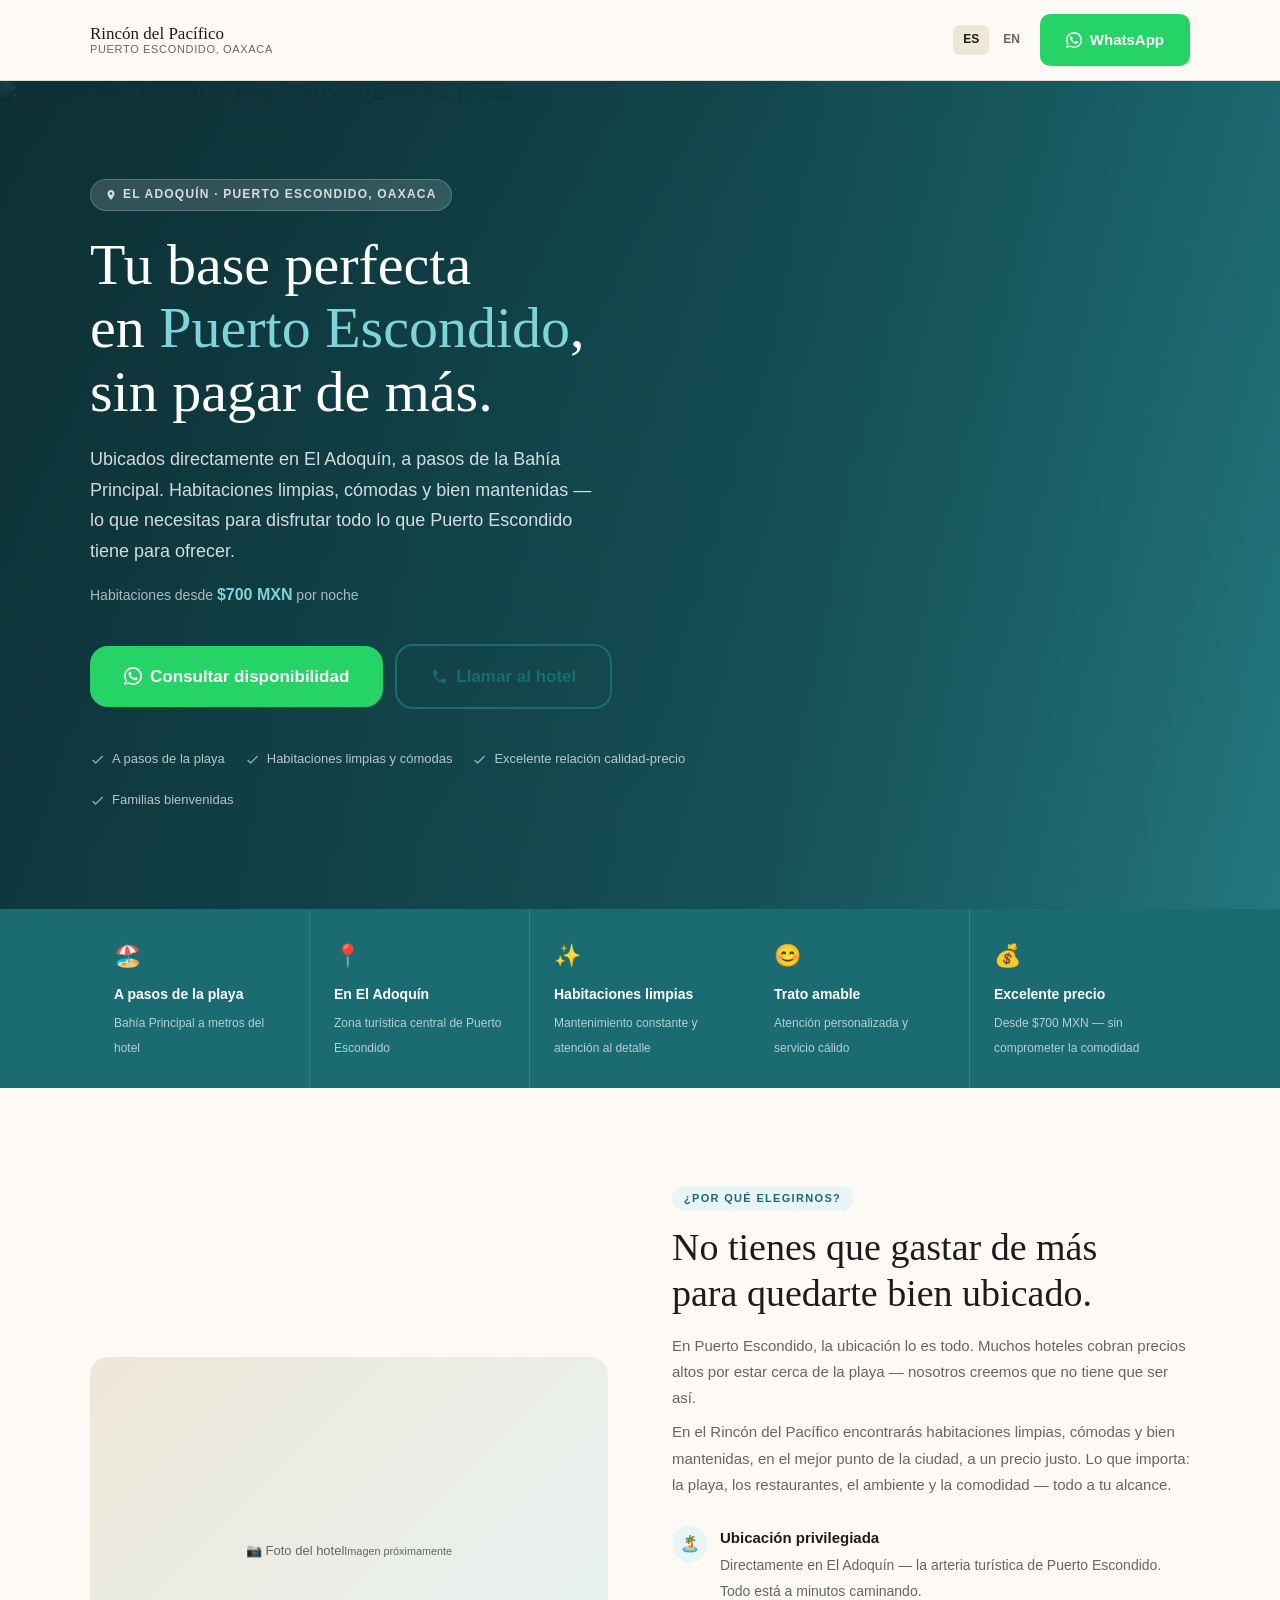
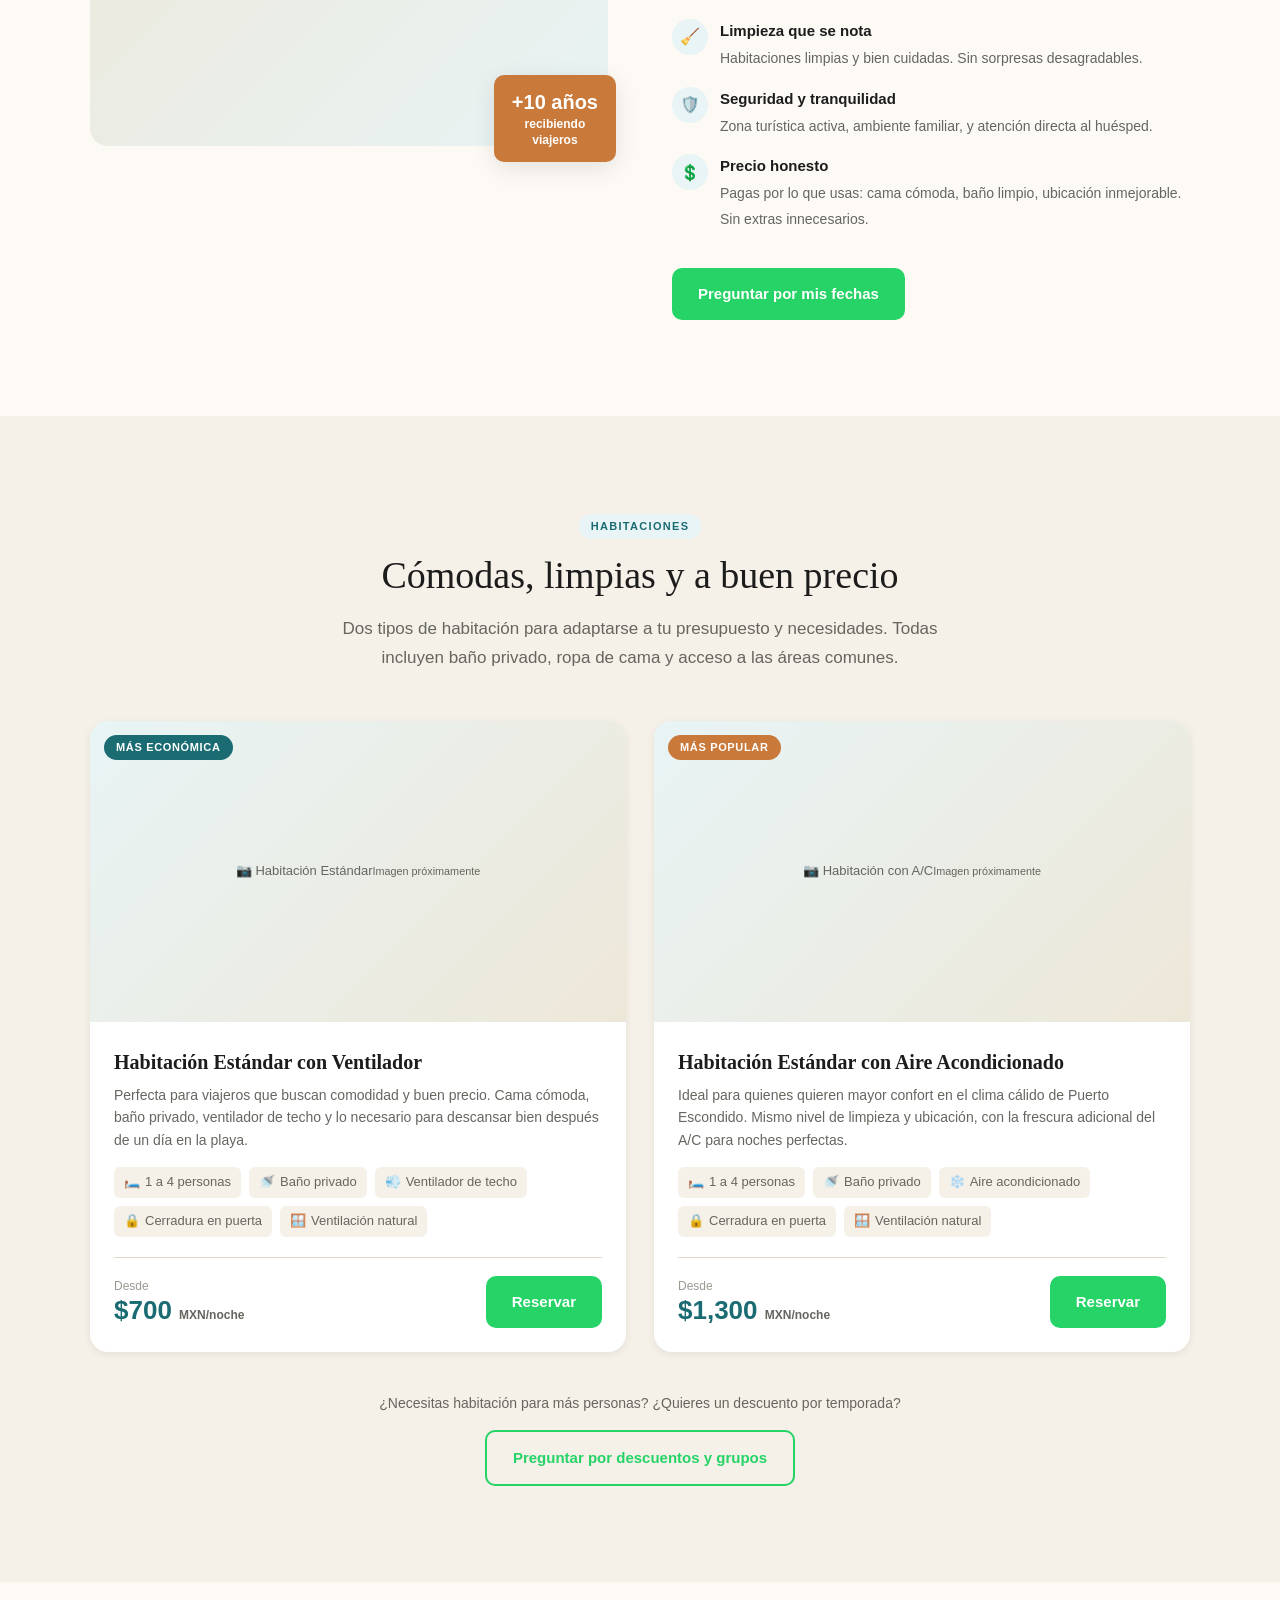
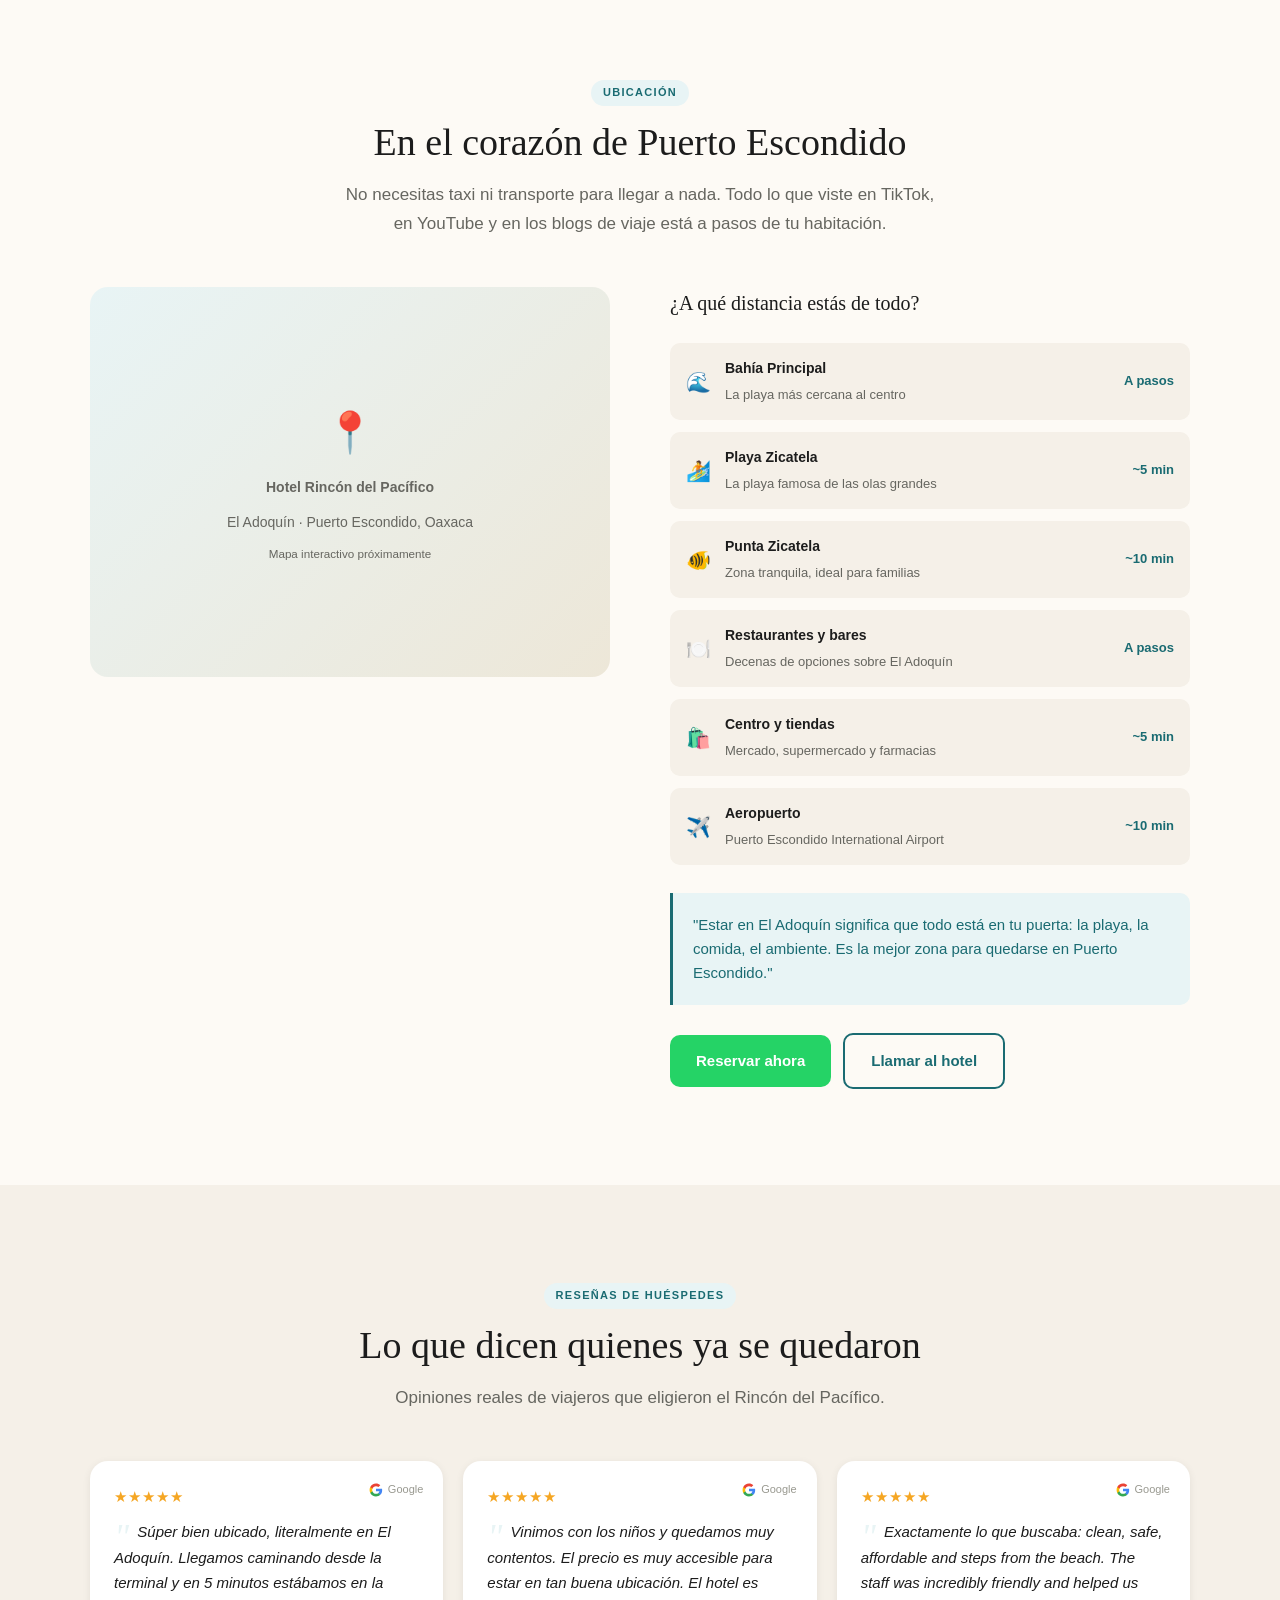
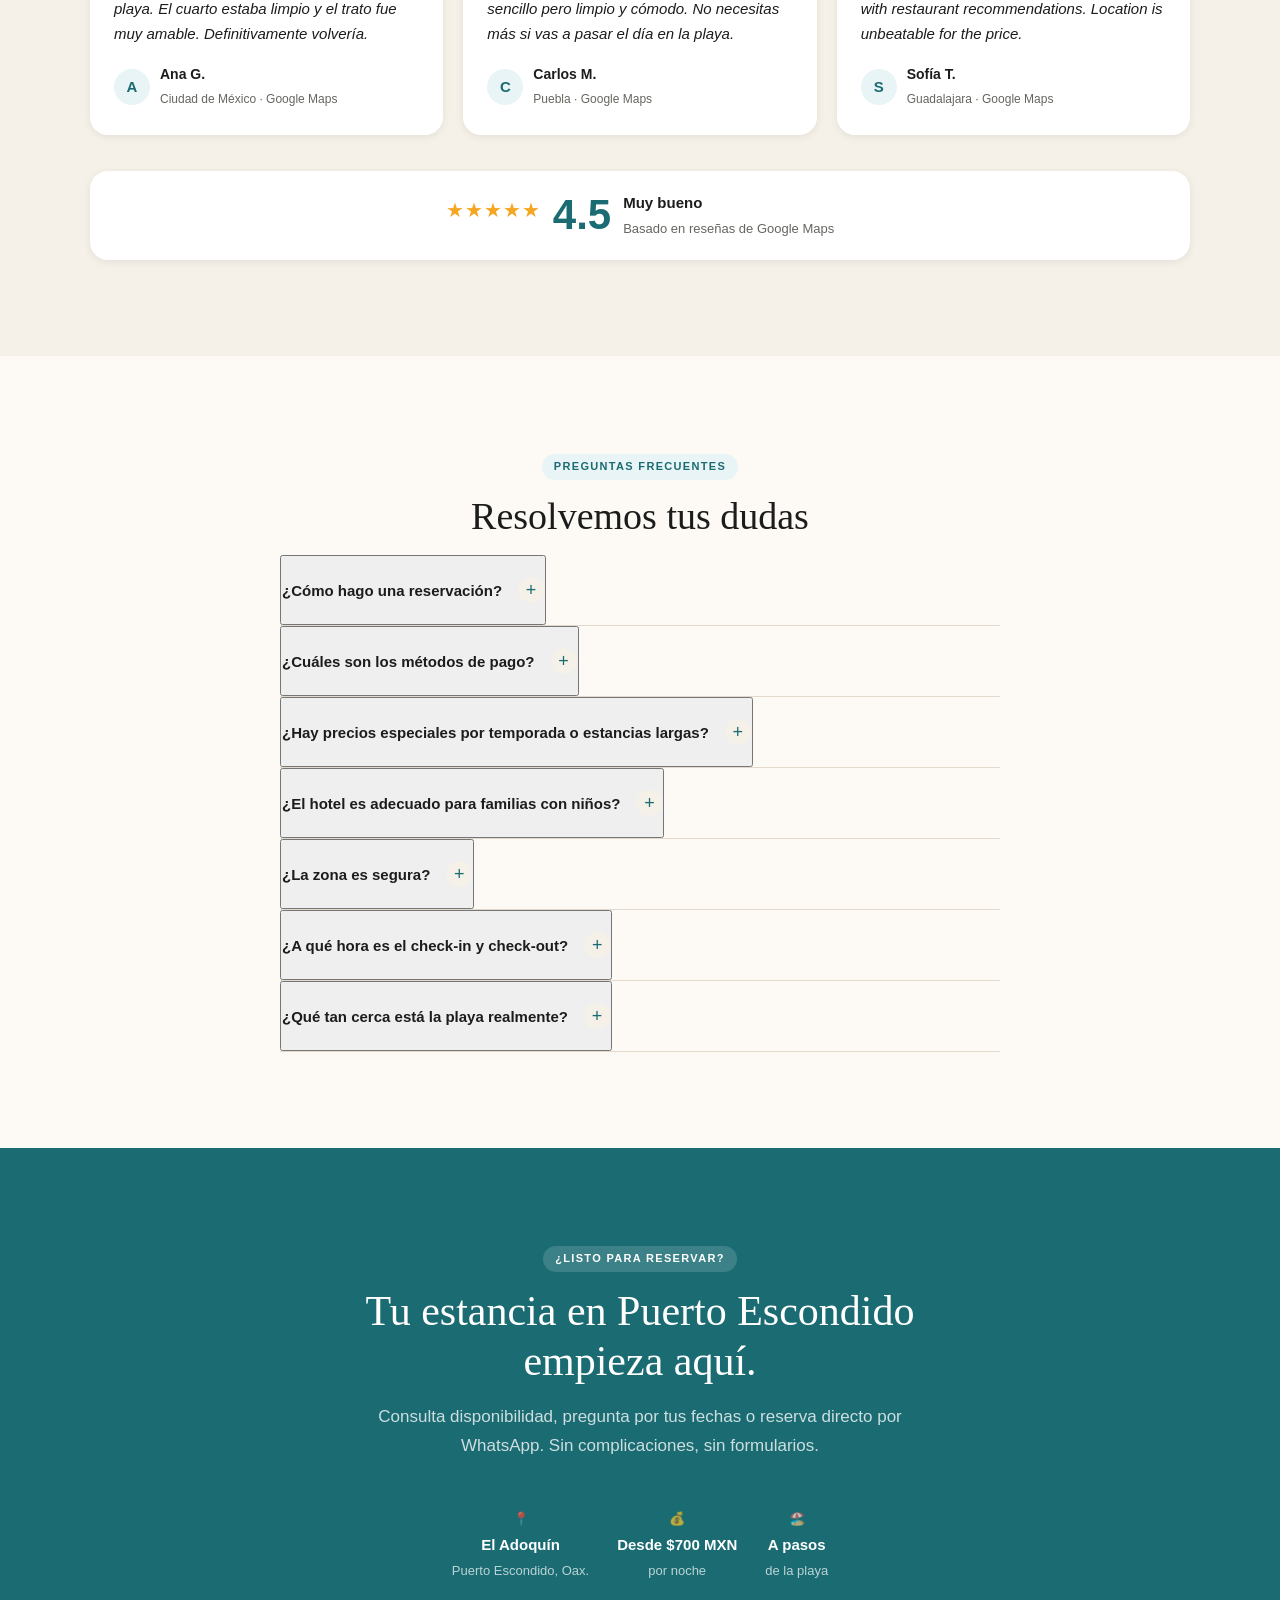
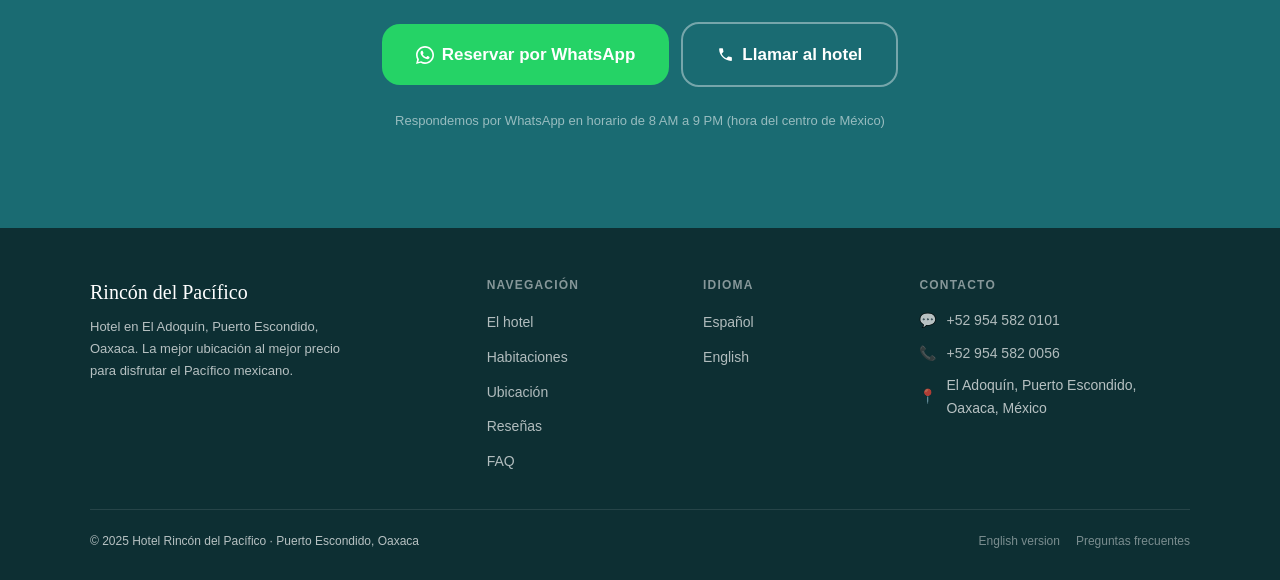
==== index.html @ 61cba20d "first commit" ====
<!DOCTYPE html>
<html lang="es">
<head>
  <meta charset="UTF-8" />
  <meta name="viewport" content="width=device-width, initial-scale=1.0" />

  <!-- SEO -->
  <title>Hotel Rincón del Pacífico — Hotel en Puerto Escondido frente al Adoquín</title>
  <meta name="description"
    content="Hotel en Puerto Escondido ubicado directamente en El Adoquín, a pasos de la Bahía Principal. Habitaciones limpias y cómodas desde $700 MXN. Ideal para disfrutar Puerto Escondido sin gastar de más. Reserva por WhatsApp." />
  <meta name="keywords"
    content="hotel en Puerto Escondido, hotel barato Puerto Escondido, hotel cerca de la playa Puerto Escondido, hotel en el adoquín Puerto Escondido, hostal Puerto Escondido Oaxaca" />
  <meta name="robots" content="index, follow" />
  <link rel="canonical" href="https://rincondelpacifico.mx/index.html" />

  <!-- Open Graph -->
  <meta property="og:type" content="website" />
  <meta property="og:title" content="Hotel Rincón del Pacífico — Puerto Escondido, Oaxaca" />
  <meta property="og:description"
    content="Hotel en el corazón del Adoquín, a pasos de la playa. Limpio, cómodo y con excelente precio. Reserva por WhatsApp." />
  <!-- og:image placeholder — replace with actual hotel photo URL -->
  <meta property="og:image" content="https://rincondelpacifico.mx/img/og-hotel.jpg" />
  <meta property="og:url" content="https://rincondelpacifico.mx/index.html" />
  <meta property="og:locale" content="es_MX" />

  <!-- Local Business structured data -->
  <script type="application/ld+json">
  {
    "@context": "https://schema.org",
    "@type": "LodgingBusiness",
    "name": "Rincón del Pacífico",
    "description": "Hotel en Puerto Escondido ubicado en El Adoquín, a pasos de la Bahía Principal.",
    "address": {
      "@type": "PostalAddress",
      "streetAddress": "El Adoquín",
      "addressLocality": "Puerto Escondido",
      "addressRegion": "Oaxaca",
      "addressCountry": "MX"
    },
    "telephone": "+529545820056",
    "priceRange": "$$",
    "url": "https://rincondelpacifico.mx"
  }
  </script>

  <link rel="stylesheet" href="styles.css" />
</head>

<body>

  <!-- ============================================================
       HEADER
       ============================================================ -->
  <header class="site-header" role="banner">
    <div class="container">
      <div class="header-inner">

        <!-- Logo -->
        <a href="index.html" class="logo" aria-label="Rincón del Pacífico — Inicio">
          <span class="logo-name">Rincón del Pacífico</span>
          <span class="logo-location">Puerto Escondido, Oaxaca</span>
        </a>

        <!-- Actions -->
        <div class="header-actions">

          <!-- Language switcher -->
          <nav class="lang-switcher" aria-label="Cambiar idioma">
            <a href="index.html" class="active" aria-current="page" lang="es">ES</a>
            <a href="index-en.html" lang="en">EN</a>
          </nav>

          <!-- Header CTA (desktop only) -->
          <a href="https://wa.me/529545820101?text=Hola%2C%20me%20gustar%C3%ADa%20consultar%20disponibilidad."
             class="btn btn-wa header-wa"
             target="_blank"
             rel="noopener noreferrer"
             aria-label="Consultar disponibilidad por WhatsApp">
            <!-- WhatsApp icon -->
            <svg width="16" height="16" viewBox="0 0 24 24" fill="currentColor" aria-hidden="true">
              <path d="M17.472 14.382c-.297-.149-1.758-.867-2.03-.967-.273-.099-.471-.148-.67.15-.197.297-.767.966-.94 1.164-.173.199-.347.223-.644.075-.297-.15-1.255-.463-2.39-1.475-.883-.788-1.48-1.761-1.653-2.059-.173-.297-.018-.458.13-.606.134-.133.298-.347.446-.52.149-.174.198-.298.298-.497.099-.198.05-.371-.025-.52-.075-.149-.669-1.612-.916-2.207-.242-.579-.487-.5-.669-.51-.173-.008-.371-.01-.57-.01-.198 0-.52.074-.792.372-.272.297-1.04 1.016-1.04 2.479 0 1.462 1.065 2.875 1.213 3.074.149.198 2.096 3.2 5.077 4.487.709.306 1.262.489 1.694.625.712.227 1.36.195 1.871.118.571-.085 1.758-.719 2.006-1.413.248-.694.248-1.289.173-1.413-.074-.124-.272-.198-.57-.347z"/>
              <path d="M12 0C5.373 0 0 5.373 0 12c0 2.123.554 4.117 1.528 5.847L.057 23.882l6.198-1.625A11.933 11.933 0 0012 24c6.627 0 12-5.373 12-12S18.627 0 12 0zm0 21.818a9.795 9.795 0 01-4.994-1.366l-.358-.212-3.68.965.981-3.581-.234-.37A9.79 9.79 0 012.182 12c0-5.415 4.403-9.818 9.818-9.818 5.415 0 9.818 4.403 9.818 9.818 0 5.415-4.403 9.818-9.818 9.818z"/>
            </svg>
            WhatsApp
          </a>
        </div>

      </div>
    </div>
  </header>

  <main id="main">

    <!-- ============================================================
         HERO
         ============================================================ -->
    <section class="hero" aria-label="Presentación del hotel">
      <div class="hero-bg">
        <!-- IMAGE PLACEHOLDER — replace with high-quality photo of hotel exterior, beach, or Adoquín view
             Recommended: 1600×900px, WebP format, alt="Vista de la playa y el Adoquín desde el Hotel Rincón del Pacífico en Puerto Escondido" -->
        <img src="img/hero.jpg"
             alt="Vista de la Bahía Principal y el Adoquín en Puerto Escondido, Oaxaca"
             loading="eager"
             width="1600"
             height="900" />
      </div>
      <div class="hero-overlay" aria-hidden="true"></div>

      <div class="container">
        <div class="hero-content">

          <p class="hero-tag">
            <svg width="12" height="12" viewBox="0 0 24 24" fill="currentColor" aria-hidden="true"><path d="M12 2C8.13 2 5 5.13 5 9c0 5.25 7 13 7 13s7-7.75 7-13c0-3.87-3.13-7-7-7zm0 9.5c-1.38 0-2.5-1.12-2.5-2.5s1.12-2.5 2.5-2.5 2.5 1.12 2.5 2.5-1.12 2.5-2.5 2.5z"/></svg>
            El Adoquín · Puerto Escondido, Oaxaca
          </p>

          <h1 class="hero-title">
            Tu base perfecta<br />
            en <em>Puerto Escondido</em>,<br />
            sin pagar de más.
          </h1>

          <p class="hero-sub">
            Ubicados directamente en El Adoquín, a pasos de la Bahía Principal.
            Habitaciones limpias, cómodas y bien mantenidas — lo que necesitas
            para disfrutar todo lo que Puerto Escondido tiene para ofrecer.
          </p>

          <p class="hero-price-hint">
            Habitaciones desde <strong>$700 MXN</strong> por noche
          </p>

          <div class="cta-group">
            <a href="https://wa.me/529545820101?text=Hola%2C%20quisiera%20consultar%20disponibilidad%20y%20precios%20para%20el%20Hotel%20Rinc%C3%B3n%20del%20Pac%C3%ADfico."
               class="btn btn-wa btn-lg"
               target="_blank"
               rel="noopener noreferrer"
               aria-label="Consultar disponibilidad por WhatsApp">
              <!-- WhatsApp icon -->
              <svg width="18" height="18" viewBox="0 0 24 24" fill="currentColor" aria-hidden="true">
                <path d="M17.472 14.382c-.297-.149-1.758-.867-2.03-.967-.273-.099-.471-.148-.67.15-.197.297-.767.966-.94 1.164-.173.199-.347.223-.644.075-.297-.15-1.255-.463-2.39-1.475-.883-.788-1.48-1.761-1.653-2.059-.173-.297-.018-.458.13-.606.134-.133.298-.347.446-.52.149-.174.198-.298.298-.497.099-.198.05-.371-.025-.52-.075-.149-.669-1.612-.916-2.207-.242-.579-.487-.5-.669-.51-.173-.008-.371-.01-.57-.01-.198 0-.52.074-.792.372-.272.297-1.04 1.016-1.04 2.479 0 1.462 1.065 2.875 1.213 3.074.149.198 2.096 3.2 5.077 4.487.709.306 1.262.489 1.694.625.712.227 1.36.195 1.871.118.571-.085 1.758-.719 2.006-1.413.248-.694.248-1.289.173-1.413-.074-.124-.272-.198-.57-.347z"/>
                <path d="M12 0C5.373 0 0 5.373 0 12c0 2.123.554 4.117 1.528 5.847L.057 23.882l6.198-1.625A11.933 11.933 0 0012 24c6.627 0 12-5.373 12-12S18.627 0 12 0zm0 21.818a9.795 9.795 0 01-4.994-1.366l-.358-.212-3.68.965.981-3.581-.234-.37A9.79 9.79 0 012.182 12c0-5.415 4.403-9.818 9.818-9.818 5.415 0 9.818 4.403 9.818 9.818 0 5.415-4.403 9.818-9.818 9.818z"/>
              </svg>
              Consultar disponibilidad
            </a>
            <a href="tel:+529545820056"
               class="btn btn-call btn-lg"
               aria-label="Llamar al hotel">
              <svg width="17" height="17" viewBox="0 0 24 24" fill="currentColor" aria-hidden="true">
                <path d="M6.62 10.79c1.44 2.83 3.76 5.14 6.59 6.59l2.2-2.2c.27-.27.67-.36 1.02-.24 1.12.37 2.33.57 3.57.57.55 0 1 .45 1 1V20c0 .55-.45 1-1 1-9.39 0-17-7.61-17-17 0-.55.45-1 1-1h3.5c.55 0 1 .45 1 1 0 1.25.2 2.45.57 3.57.11.35.03.74-.25 1.02l-2.2 2.2z"/>
              </svg>
              Llamar al hotel
            </a>
          </div>

          <div class="hero-trust" aria-label="Puntos clave del hotel">
            <div class="hero-trust-item">
              <svg width="15" height="15" viewBox="0 0 24 24" fill="currentColor" aria-hidden="true"><path d="M9 16.17L4.83 12l-1.42 1.41L9 19 21 7l-1.41-1.41z"/></svg>
              A pasos de la playa
            </div>
            <div class="hero-trust-item">
              <svg width="15" height="15" viewBox="0 0 24 24" fill="currentColor" aria-hidden="true"><path d="M9 16.17L4.83 12l-1.42 1.41L9 19 21 7l-1.41-1.41z"/></svg>
              Habitaciones limpias y cómodas
            </div>
            <div class="hero-trust-item">
              <svg width="15" height="15" viewBox="0 0 24 24" fill="currentColor" aria-hidden="true"><path d="M9 16.17L4.83 12l-1.42 1.41L9 19 21 7l-1.41-1.41z"/></svg>
              Excelente relación calidad-precio
            </div>
            <div class="hero-trust-item">
              <svg width="15" height="15" viewBox="0 0 24 24" fill="currentColor" aria-hidden="true"><path d="M9 16.17L4.83 12l-1.42 1.41L9 19 21 7l-1.41-1.41z"/></svg>
              Familias bienvenidas
            </div>
          </div>

        </div>
      </div>
    </section>

    <!-- ============================================================
         BENEFITS STRIP
         ============================================================ -->
    <section class="benefits-strip" aria-label="Beneficios principales">
      <div class="container">
        <ul class="benefits-grid" role="list">
          <li class="benefit-item">
            <span class="benefit-icon" aria-hidden="true">🏖️</span>
            <div class="benefit-text">
              <strong>A pasos de la playa</strong>
              <span>Bahía Principal a metros del hotel</span>
            </div>
          </li>
          <li class="benefit-item">
            <span class="benefit-icon" aria-hidden="true">📍</span>
            <div class="benefit-text">
              <strong>En El Adoquín</strong>
              <span>Zona turística central de Puerto Escondido</span>
            </div>
          </li>
          <li class="benefit-item">
            <span class="benefit-icon" aria-hidden="true">✨</span>
            <div class="benefit-text">
              <strong>Habitaciones limpias</strong>
              <span>Mantenimiento constante y atención al detalle</span>
            </div>
          </li>
          <li class="benefit-item">
            <span class="benefit-icon" aria-hidden="true">😊</span>
            <div class="benefit-text">
              <strong>Trato amable</strong>
              <span>Atención personalizada y servicio cálido</span>
            </div>
          </li>
          <li class="benefit-item">
            <span class="benefit-icon" aria-hidden="true">💰</span>
            <div class="benefit-text">
              <strong>Excelente precio</strong>
              <span>Desde $700 MXN — sin comprometer la comodidad</span>
            </div>
          </li>
        </ul>
      </div>
    </section>

    <!-- ============================================================
         WHY STAY HERE
         ============================================================ -->
    <section id="nosotros" class="why-section section-py" aria-labelledby="why-title">
      <div class="container">
        <div class="why-grid">

          <!-- Visual -->
          <div class="why-visual reveal">
            <div class="why-img-wrap">
              <!-- IMAGE PLACEHOLDER — replace with hotel exterior or courtyard photo
                   Recommended: 800×600px, alt="Fachada del Hotel Rincón del Pacífico en Puerto Escondido" -->
              <div class="why-img-placeholder" role="img" aria-label="Foto del hotel — próximamente">
                📷 Foto del hotel<br /><small>Imagen próximamente</small>
              </div>
            </div>
            <div class="why-badge" aria-label="Más de 10 años recibiendo huéspedes">
              <strong>+10 años</strong>
              recibiendo<br />viajeros
            </div>
          </div>

          <!-- Content -->
          <div class="why-content reveal reveal-delay-2">
            <p class="tag">¿Por qué elegirnos?</p>
            <h2 id="why-title" class="section-title">
              No tienes que gastar de más<br />para quedarte bien ubicado.
            </h2>
            <p style="font-size:15px; color:var(--text-muted); line-height:1.75; margin-bottom:8px;">
              En Puerto Escondido, la ubicación lo es todo. Muchos hoteles cobran precios altos
              por estar cerca de la playa — nosotros creemos que no tiene que ser así.
            </p>
            <p style="font-size:15px; color:var(--text-muted); line-height:1.75;">
              En el Rincón del Pacífico encontrarás habitaciones limpias, cómodas y bien mantenidas,
              en el mejor punto de la ciudad, a un precio justo. Lo que importa: la playa, los restaurantes,
              el ambiente y la comodidad — todo a tu alcance.
            </p>

            <ul class="why-points" role="list">
              <li class="why-point">
                <div class="why-point-icon" aria-hidden="true">🏝️</div>
                <div class="why-point-text">
                  <strong>Ubicación privilegiada</strong>
                  <span>Directamente en El Adoquín — la arteria turística de Puerto Escondido. Todo está a minutos caminando.</span>
                </div>
              </li>
              <li class="why-point">
                <div class="why-point-icon" aria-hidden="true">🧹</div>
                <div class="why-point-text">
                  <strong>Limpieza que se nota</strong>
                  <span>Habitaciones limpias y bien cuidadas. Sin sorpresas desagradables.</span>
                </div>
              </li>
              <li class="why-point">
                <div class="why-point-icon" aria-hidden="true">🛡️</div>
                <div class="why-point-text">
                  <strong>Seguridad y tranquilidad</strong>
                  <span>Zona turística activa, ambiente familiar, y atención directa al huésped.</span>
                </div>
              </li>
              <li class="why-point">
                <div class="why-point-icon" aria-hidden="true">💲</div>
                <div class="why-point-text">
                  <strong>Precio honesto</strong>
                  <span>Pagas por lo que usas: cama cómoda, baño limpio, ubicación inmejorable. Sin extras innecesarios.</span>
                </div>
              </li>
            </ul>

            <div class="cta-group">
              <a href="https://wa.me/529545820101?text=Hola%2C%20quisiera%20conocer%20m%C3%A1s%20sobre%20el%20hotel%20y%20sus%20tarifas."
                 class="btn btn-wa"
                 target="_blank"
                 rel="noopener noreferrer">
                Preguntar por mis fechas
              </a>
            </div>
          </div>

        </div>
      </div>
    </section>

    <!-- ============================================================
         ROOMS
         ============================================================ -->
    <section id="habitaciones" class="rooms-section section-py" aria-labelledby="rooms-title">
      <div class="container">
        <div class="text-center">
          <p class="tag">Habitaciones</p>
          <h2 id="rooms-title" class="section-title">
            Cómodas, limpias y a buen precio
          </h2>
          <p class="section-sub">
            Dos tipos de habitación para adaptarse a tu presupuesto y necesidades.
            Todas incluyen baño privado, ropa de cama y acceso a las áreas comunes.
          </p>
        </div>

        <div class="rooms-grid">

          <!-- Room 1: Fan -->
          <article class="room-card reveal" aria-label="Habitación Estándar con Ventilador">
            <div class="room-img">
              <!-- IMAGE PLACEHOLDER — replace with fan room photo
                   Recommended: 800×450px, alt="Habitación estándar con ventilador en Hotel Rincón del Pacífico" -->
              <div class="room-img-placeholder" role="img" aria-label="Foto de habitación estándar con ventilador — próximamente">
                📷 Habitación Estándar<br /><small>Imagen próximamente</small>
              </div>
              <span class="room-badge">Más económica</span>
            </div>
            <div class="room-body">
              <h3 class="room-title">Habitación Estándar con Ventilador</h3>
              <p class="room-desc">
                Perfecta para viajeros que buscan comodidad y buen precio. Cama cómoda,
                baño privado, ventilador de techo y lo necesario para descansar bien
                después de un día en la playa.
              </p>
              <ul class="room-features" role="list" aria-label="Características de la habitación">
                <li class="room-feature"><span aria-hidden="true">🛏️</span> 1 a 4 personas</li>
                <li class="room-feature"><span aria-hidden="true">🚿</span> Baño privado</li>
                <li class="room-feature"><span aria-hidden="true">💨</span> Ventilador de techo</li>
                <li class="room-feature"><span aria-hidden="true">🔒</span> Cerradura en puerta</li>
                <li class="room-feature"><span aria-hidden="true">🪟</span> Ventilación natural</li>
              </ul>
              <div class="room-footer">
                <div class="room-price">
                  <span class="room-price-from">Desde</span>
                  <span class="room-price-amount">$700 <span class="room-price-night">MXN/noche</span></span>
                </div>
                <a href="https://wa.me/529545820101?text=Hola%2C%20me%20interesa%20una%20habitaci%C3%B3n%20est%C3%A1ndar%20con%20ventilador.%20%C2%BFTienen%20disponibilidad%3F"
                   class="btn btn-wa"
                   target="_blank"
                   rel="noopener noreferrer"
                   aria-label="Reservar habitación con ventilador por WhatsApp">
                  Reservar
                </a>
              </div>
            </div>
          </article>

          <!-- Room 2: AC -->
          <article class="room-card reveal reveal-delay-2" aria-label="Habitación Estándar con Aire Acondicionado">
            <div class="room-img">
              <!-- IMAGE PLACEHOLDER — replace with AC room photo
                   Recommended: 800×450px, alt="Habitación estándar con aire acondicionado en Hotel Rincón del Pacífico" -->
              <div class="room-img-placeholder" role="img" aria-label="Foto de habitación estándar con aire acondicionado — próximamente">
                📷 Habitación con A/C<br /><small>Imagen próximamente</small>
              </div>
              <span class="room-badge" style="background: var(--accent);">Más popular</span>
            </div>
            <div class="room-body">
              <h3 class="room-title">Habitación Estándar con Aire Acondicionado</h3>
              <p class="room-desc">
                Ideal para quienes quieren mayor confort en el clima cálido de Puerto Escondido.
                Mismo nivel de limpieza y ubicación, con la frescura adicional del A/C
                para noches perfectas.
              </p>
              <ul class="room-features" role="list" aria-label="Características de la habitación">
                <li class="room-feature"><span aria-hidden="true">🛏️</span> 1 a 4 personas</li>
                <li class="room-feature"><span aria-hidden="true">🚿</span> Baño privado</li>
                <li class="room-feature"><span aria-hidden="true">❄️</span> Aire acondicionado</li>
                <li class="room-feature"><span aria-hidden="true">🔒</span> Cerradura en puerta</li>
                <li class="room-feature"><span aria-hidden="true">🪟</span> Ventilación natural</li>
              </ul>
              <div class="room-footer">
                <div class="room-price">
                  <span class="room-price-from">Desde</span>
                  <span class="room-price-amount">$1,300 <span class="room-price-night">MXN/noche</span></span>
                </div>
                <a href="https://wa.me/529545820101?text=Hola%2C%20me%20interesa%20una%20habitaci%C3%B3n%20con%20aire%20acondicionado.%20%C2%BFTienen%20disponibilidad%3F"
                   class="btn btn-wa"
                   target="_blank"
                   rel="noopener noreferrer"
                   aria-label="Reservar habitación con A/C por WhatsApp">
                  Reservar
                </a>
              </div>
            </div>
          </article>

        </div>

        <!-- Post-rooms CTA -->
        <div class="text-center" style="margin-top:40px;">
          <p style="font-size:14px; color:var(--text-muted); margin-bottom:16px;">
            ¿Necesitas habitación para más personas? ¿Quieres un descuento por temporada?
          </p>
          <a href="https://wa.me/529545820101?text=Hola%2C%20me%20gustar%C3%ADa%20preguntar%20por%20tarifas%20y%20disponibilidad."
             class="btn btn-wa-outline"
             target="_blank"
             rel="noopener noreferrer">
            Preguntar por descuentos y grupos
          </a>
        </div>

      </div>
    </section>

    <!-- ============================================================
         LOCATION
         ============================================================ -->
    <section id="ubicacion" class="location-section section-py" aria-labelledby="location-title">
      <div class="container">
        <div class="text-center">
          <p class="tag">Ubicación</p>
          <h2 id="location-title" class="section-title">
            En el corazón de Puerto Escondido
          </h2>
          <p class="section-sub">
            No necesitas taxi ni transporte para llegar a nada.
            Todo lo que viste en TikTok, en YouTube y en los blogs de viaje
            está a pasos de tu habitación.
          </p>
        </div>

        <div class="location-grid">

          <!-- Map -->
          <div class="reveal">
            <div class="location-map">
              <!-- MAP PLACEHOLDER — replace this div with a Google Maps iframe embed
                   Example:
                   <iframe
                     src="https://www.google.com/maps/embed?pb=..."
                     width="100%" height="100%" style="border:0;" allowfullscreen=""
                     loading="lazy" referrerpolicy="no-referrer-when-downgrade"
                     title="Ubicación del Hotel Rincón del Pacífico en Puerto Escondido">
                   </iframe>
              -->
              <div class="location-map-placeholder" role="img" aria-label="Mapa de ubicación — El Adoquín, Puerto Escondido">
                <span class="map-pin" aria-hidden="true">📍</span>
                <strong>Hotel Rincón del Pacífico</strong>
                El Adoquín · Puerto Escondido, Oaxaca<br />
                <small>Mapa interactivo próximamente</small>
              </div>
            </div>
          </div>

          <!-- Distances -->
          <div class="reveal reveal-delay-2">
            <h3 style="font-family:var(--font-body); font-size:20px; font-weight:normal; margin-bottom:20px;">
              ¿A qué distancia estás de todo?
            </h3>

            <ul class="location-distances" role="list" aria-label="Distancias desde el hotel">
              <li class="distance-item">
                <span class="distance-icon" aria-hidden="true">🌊</span>
                <div class="distance-text">
                  <strong>Bahía Principal</strong>
                  <span>La playa más cercana al centro</span>
                </div>
                <span class="distance-time">A pasos</span>
              </li>
              <li class="distance-item">
                <span class="distance-icon" aria-hidden="true">🏄</span>
                <div class="distance-text">
                  <strong>Playa Zicatela</strong>
                  <span>La playa famosa de las olas grandes</span>
                </div>
                <span class="distance-time">~5 min</span>
              </li>
              <li class="distance-item">
                <span class="distance-icon" aria-hidden="true">🐠</span>
                <div class="distance-text">
                  <strong>Punta Zicatela</strong>
                  <span>Zona tranquila, ideal para familias</span>
                </div>
                <span class="distance-time">~10 min</span>
              </li>
              <li class="distance-item">
                <span class="distance-icon" aria-hidden="true">🍽️</span>
                <div class="distance-text">
                  <strong>Restaurantes y bares</strong>
                  <span>Decenas de opciones sobre El Adoquín</span>
                </div>
                <span class="distance-time">A pasos</span>
              </li>
              <li class="distance-item">
                <span class="distance-icon" aria-hidden="true">🛍️</span>
                <div class="distance-text">
                  <strong>Centro y tiendas</strong>
                  <span>Mercado, supermercado y farmacias</span>
                </div>
                <span class="distance-time">~5 min</span>
              </li>
              <li class="distance-item">
                <span class="distance-icon" aria-hidden="true">✈️</span>
                <div class="distance-text">
                  <strong>Aeropuerto</strong>
                  <span>Puerto Escondido International Airport</span>
                </div>
                <span class="distance-time">~10 min</span>
              </li>
            </ul>

            <blockquote class="location-highlight">
              "Estar en El Adoquín significa que todo está en tu puerta: la playa, la comida,
              el ambiente. Es la mejor zona para quedarse en Puerto Escondido."
            </blockquote>

            <div class="cta-group" style="margin-top:28px;">
              <a href="https://wa.me/529545820101?text=Hola%2C%20me%20gustar%C3%ADa%20reservar%20en%20el%20Hotel%20Rinc%C3%B3n%20del%20Pac%C3%ADfico."
                 class="btn btn-wa"
                 target="_blank"
                 rel="noopener noreferrer">
                Reservar ahora
              </a>
              <a href="tel:+529545820056" class="btn btn-call">
                Llamar al hotel
              </a>
            </div>

          </div>

        </div>
      </div>
    </section>

    <!-- ============================================================
         SOCIAL PROOF / REVIEWS
         ============================================================ -->
    <section id="resenas" class="reviews-section section-py" aria-labelledby="reviews-title">
      <div class="container">
        <div class="text-center">
          <p class="tag">Reseñas de huéspedes</p>
          <h2 id="reviews-title" class="section-title">
            Lo que dicen quienes ya se quedaron
          </h2>
          <p class="section-sub">
            Opiniones reales de viajeros que eligieron el Rincón del Pacífico.
          </p>
        </div>

        <!-- REVIEWS PLACEHOLDER — replace with real Google Reviews or embed
             To use real reviews:
             1. Get your Google Place ID
             2. Copy review text, author name, and rating
             3. Replace the placeholder content below -->
        <div class="reviews-grid">

          <article class="review-card reveal" aria-label="Reseña de Ana G.">
            <div class="google-badge" aria-label="Reseña de Google">
              <svg width="14" height="14" viewBox="0 0 24 24" aria-hidden="true"><path fill="#4285F4" d="M22.56 12.25c0-.78-.07-1.53-.2-2.25H12v4.26h5.92c-.26 1.37-1.04 2.53-2.21 3.31v2.77h3.57c2.08-1.92 3.28-4.74 3.28-8.09z"/><path fill="#34A853" d="M12 23c2.97 0 5.46-.98 7.28-2.66l-3.57-2.77c-.98.66-2.23 1.06-3.71 1.06-2.86 0-5.29-1.93-6.16-4.53H2.18v2.84C3.99 20.53 7.7 23 12 23z"/><path fill="#FBBC05" d="M5.84 14.09c-.22-.66-.35-1.36-.35-2.09s.13-1.43.35-2.09V7.07H2.18C1.43 8.55 1 10.22 1 12s.43 3.45 1.18 4.93l2.85-2.22.81-.62z"/><path fill="#EA4335" d="M12 5.38c1.62 0 3.06.56 4.21 1.64l3.15-3.15C17.45 2.09 14.97 1 12 1 7.7 1 3.99 3.47 2.18 7.07l3.66 2.84c.87-2.6 3.3-4.53 6.16-4.53z"/></svg>
              Google
            </div>
            <div class="review-stars" aria-label="5 estrellas">★★★★★</div>
            <p class="review-text">
              Súper bien ubicado, literalmente en El Adoquín. Llegamos caminando desde la
              terminal y en 5 minutos estábamos en la playa. El cuarto estaba limpio y el
              trato fue muy amable. Definitivamente volvería.
            </p>
            <div class="reviewer">
              <div class="reviewer-avatar" aria-hidden="true">A</div>
              <div class="reviewer-info">
                <strong>Ana G.</strong>
                <span>Ciudad de México · Google Maps</span>
              </div>
            </div>
          </article>

          <article class="review-card reveal reveal-delay-1" aria-label="Reseña de Carlos y familia">
            <div class="google-badge" aria-label="Reseña de Google">
              <svg width="14" height="14" viewBox="0 0 24 24" aria-hidden="true"><path fill="#4285F4" d="M22.56 12.25c0-.78-.07-1.53-.2-2.25H12v4.26h5.92c-.26 1.37-1.04 2.53-2.21 3.31v2.77h3.57c2.08-1.92 3.28-4.74 3.28-8.09z"/><path fill="#34A853" d="M12 23c2.97 0 5.46-.98 7.28-2.66l-3.57-2.77c-.98.66-2.23 1.06-3.71 1.06-2.86 0-5.29-1.93-6.16-4.53H2.18v2.84C3.99 20.53 7.7 23 12 23z"/><path fill="#FBBC05" d="M5.84 14.09c-.22-.66-.35-1.36-.35-2.09s.13-1.43.35-2.09V7.07H2.18C1.43 8.55 1 10.22 1 12s.43 3.45 1.18 4.93l2.85-2.22.81-.62z"/><path fill="#EA4335" d="M12 5.38c1.62 0 3.06.56 4.21 1.64l3.15-3.15C17.45 2.09 14.97 1 12 1 7.7 1 3.99 3.47 2.18 7.07l3.66 2.84c.87-2.6 3.3-4.53 6.16-4.53z"/></svg>
              Google
            </div>
            <div class="review-stars" aria-label="5 estrellas">★★★★★</div>
            <p class="review-text">
              Vinimos con los niños y quedamos muy contentos. El precio es muy accesible para
              estar en tan buena ubicación. El hotel es sencillo pero limpio y cómodo.
              No necesitas más si vas a pasar el día en la playa.
            </p>
            <div class="reviewer">
              <div class="reviewer-avatar" aria-hidden="true">C</div>
              <div class="reviewer-info">
                <strong>Carlos M.</strong>
                <span>Puebla · Google Maps</span>
              </div>
            </div>
          </article>

          <article class="review-card reveal reveal-delay-2" aria-label="Reseña de Sofía T.">
            <div class="google-badge" aria-label="Reseña de Google">
              <svg width="14" height="14" viewBox="0 0 24 24" aria-hidden="true"><path fill="#4285F4" d="M22.56 12.25c0-.78-.07-1.53-.2-2.25H12v4.26h5.92c-.26 1.37-1.04 2.53-2.21 3.31v2.77h3.57c2.08-1.92 3.28-4.74 3.28-8.09z"/><path fill="#34A853" d="M12 23c2.97 0 5.46-.98 7.28-2.66l-3.57-2.77c-.98.66-2.23 1.06-3.71 1.06-2.86 0-5.29-1.93-6.16-4.53H2.18v2.84C3.99 20.53 7.7 23 12 23z"/><path fill="#FBBC05" d="M5.84 14.09c-.22-.66-.35-1.36-.35-2.09s.13-1.43.35-2.09V7.07H2.18C1.43 8.55 1 10.22 1 12s.43 3.45 1.18 4.93l2.85-2.22.81-.62z"/><path fill="#EA4335" d="M12 5.38c1.62 0 3.06.56 4.21 1.64l3.15-3.15C17.45 2.09 14.97 1 12 1 7.7 1 3.99 3.47 2.18 7.07l3.66 2.84c.87-2.6 3.3-4.53 6.16-4.53z"/></svg>
              Google
            </div>
            <div class="review-stars" aria-label="4 estrellas">★★★★★</div>
            <p class="review-text">
              Exactamente lo que buscaba: clean, safe, affordable and steps from the beach.
              The staff was incredibly friendly and helped us with restaurant recommendations.
              Location is unbeatable for the price.
            </p>
            <div class="reviewer">
              <div class="reviewer-avatar" aria-hidden="true">S</div>
              <div class="reviewer-info">
                <strong>Sofía T.</strong>
                <span>Guadalajara · Google Maps</span>
              </div>
            </div>
          </article>

        </div>

        <!-- Reviews aggregate -->
        <div class="reviews-summary" aria-label="Calificación promedio en Google">
          <div class="review-stars" style="font-size:20px;" aria-hidden="true">★★★★★</div>
          <div class="reviews-score" aria-label="4.5 estrellas">4.5</div>
          <div class="reviews-meta">
            <strong>Muy bueno</strong>
            <!-- REVIEWS PLACEHOLDER — replace number with actual review count from Google -->
            <span>Basado en reseñas de Google Maps</span>
          </div>
        </div>

      </div>
    </section>

    <!-- ============================================================
         FAQ
         ============================================================ -->
    <section id="faq" class="faq-section section-py" aria-labelledby="faq-title">
      <div class="container">
        <div class="text-center">
          <p class="tag">Preguntas frecuentes</p>
          <h2 id="faq-title" class="section-title">
            Resolvemos tus dudas
          </h2>
        </div>

        <ul class="faq-list" role="list">

          <li class="faq-item">
            <button class="faq-q" aria-expanded="false" aria-controls="faq-a-1">
              ¿Cómo hago una reservación?
              <span class="faq-toggle" aria-hidden="true">+</span>
            </button>
            <div class="faq-a" id="faq-a-1" role="region">
              La forma más rápida es por WhatsApp al <a href="https://wa.me/529545820101" target="_blank" rel="noopener noreferrer" style="color:var(--ocean); font-weight:600;">+52 954 582 0101</a>.
              Dinos tus fechas, cuántas personas son y qué tipo de habitación necesitas.
              También puedes llamarnos al <a href="tel:+529545820056" style="color:var(--ocean); font-weight:600;">+52 954 582 0056</a>.
              No hay proceso complicado — es directo y rápido.
            </div>
          </li>

          <li class="faq-item">
            <button class="faq-q" aria-expanded="false" aria-controls="faq-a-2">
              ¿Cuáles son los métodos de pago?
              <span class="faq-toggle" aria-hidden="true">+</span>
            </button>
            <div class="faq-a" id="faq-a-2" role="region">
              Aceptamos efectivo (pesos mexicanos). Consúltanos directamente para conocer
              las opciones de pago disponibles al momento de tu visita o para coordinar
              un anticipo si lo deseas.
            </div>
          </li>

          <li class="faq-item">
            <button class="faq-q" aria-expanded="false" aria-controls="faq-a-3">
              ¿Hay precios especiales por temporada o estancias largas?
              <span class="faq-toggle" aria-hidden="true">+</span>
            </button>
            <div class="faq-a" id="faq-a-3" role="region">
              Sí. Tenemos tarifas especiales en temporada baja y para estancias de varios días.
              Escríbenos por WhatsApp con tus fechas y te damos el mejor precio disponible.
            </div>
          </li>

          <li class="faq-item">
            <button class="faq-q" aria-expanded="false" aria-controls="faq-a-4">
              ¿El hotel es adecuado para familias con niños?
              <span class="faq-toggle" aria-hidden="true">+</span>
            </button>
            <div class="faq-a" id="faq-a-4" role="region">
              Totalmente. Las habitaciones tienen capacidad para hasta 4 personas y estamos
              ubicados en una zona turística activa y segura. Muchas familias mexicanas
              se hospedan con nosotros durante vacaciones.
            </div>
          </li>

          <li class="faq-item">
            <button class="faq-q" aria-expanded="false" aria-controls="faq-a-5">
              ¿La zona es segura?
              <span class="faq-toggle" aria-hidden="true">+</span>
            </button>
            <div class="faq-a" id="faq-a-5" role="region">
              El Adoquín es la zona turística principal y más transitada de Puerto Escondido.
              Está activa durante el día y la noche, con turistas, restaurantes y comercios
              en operación constante. Es considerada una de las zonas más seguras y accesibles
              de la ciudad.
            </div>
          </li>

          <li class="faq-item">
            <button class="faq-q" aria-expanded="false" aria-controls="faq-a-6">
              ¿A qué hora es el check-in y check-out?
              <span class="faq-toggle" aria-hidden="true">+</span>
            </button>
            <div class="faq-a" id="faq-a-6" role="region">
              El horario estándar es check-in a partir de las 2:00 PM y check-out hasta las 12:00 PM.
              Si necesitas horario diferente, consúltanos con anticipación — hacemos lo posible
              por adaptarnos a tu itinerario.
            </div>
          </li>

          <li class="faq-item">
            <button class="faq-q" aria-expanded="false" aria-controls="faq-a-7">
              ¿Qué tan cerca está la playa realmente?
              <span class="faq-toggle" aria-hidden="true">+</span>
            </button>
            <div class="faq-a" id="faq-a-7" role="region">
              La Bahía Principal está literalmente a pasos del hotel — menos de 2 minutos caminando.
              Playa Zicatela, famosa por sus olas, está a unos 5 minutos caminando o en taxi.
              No necesitas transporte para llegar a la playa desde aquí.
            </div>
          </li>

        </ul>

      </div>
    </section>

    <!-- ============================================================
         FINAL CTA
         ============================================================ -->
    <section class="final-cta section-py" aria-labelledby="final-cta-title">
      <div class="container">
        <div class="final-cta-box">

          <p class="tag" style="background:rgba(255,255,255,0.15); color:#fff; border-color:rgba(255,255,255,0.2);">
            ¿Listo para reservar?
          </p>

          <h2 id="final-cta-title" class="section-title">
            Tu estancia en Puerto Escondido<br />empieza aquí.
          </h2>

          <p class="section-sub">
            Consulta disponibilidad, pregunta por tus fechas o reserva directo
            por WhatsApp. Sin complicaciones, sin formularios.
          </p>

          <div class="final-cta-details">
            <div class="cta-detail-item">
              <span>📍</span>
              <strong>El Adoquín</strong>
              Puerto Escondido, Oax.
            </div>
            <div class="cta-detail-item">
              <span>💰</span>
              <strong>Desde $700 MXN</strong>
              por noche
            </div>
            <div class="cta-detail-item">
              <span>🏖️</span>
              <strong>A pasos</strong>
              de la playa
            </div>
          </div>

          <div class="cta-group">
            <a href="https://wa.me/529545820101?text=Hola%2C%20quisiera%20reservar%20en%20el%20Hotel%20Rinc%C3%B3n%20del%20Pac%C3%ADfico.%20%C2%BFPodr%C3%ADan%20ayudarme%20con%20disponibilidad%3F"
               class="btn btn-wa btn-lg"
               target="_blank"
               rel="noopener noreferrer"
               aria-label="Reservar por WhatsApp">
              <svg width="18" height="18" viewBox="0 0 24 24" fill="currentColor" aria-hidden="true">
                <path d="M17.472 14.382c-.297-.149-1.758-.867-2.03-.967-.273-.099-.471-.148-.67.15-.197.297-.767.966-.94 1.164-.173.199-.347.223-.644.075-.297-.15-1.255-.463-2.39-1.475-.883-.788-1.48-1.761-1.653-2.059-.173-.297-.018-.458.13-.606.134-.133.298-.347.446-.52.149-.174.198-.298.298-.497.099-.198.05-.371-.025-.52-.075-.149-.669-1.612-.916-2.207-.242-.579-.487-.5-.669-.51-.173-.008-.371-.01-.57-.01-.198 0-.52.074-.792.372-.272.297-1.04 1.016-1.04 2.479 0 1.462 1.065 2.875 1.213 3.074.149.198 2.096 3.2 5.077 4.487.709.306 1.262.489 1.694.625.712.227 1.36.195 1.871.118.571-.085 1.758-.719 2.006-1.413.248-.694.248-1.289.173-1.413-.074-.124-.272-.198-.57-.347z"/>
                <path d="M12 0C5.373 0 0 5.373 0 12c0 2.123.554 4.117 1.528 5.847L.057 23.882l6.198-1.625A11.933 11.933 0 0012 24c6.627 0 12-5.373 12-12S18.627 0 12 0zm0 21.818a9.795 9.795 0 01-4.994-1.366l-.358-.212-3.68.965.981-3.581-.234-.37A9.79 9.79 0 012.182 12c0-5.415 4.403-9.818 9.818-9.818 5.415 0 9.818 4.403 9.818 9.818 0 5.415-4.403 9.818-9.818 9.818z"/>
              </svg>
              Reservar por WhatsApp
            </a>
            <a href="tel:+529545820056" class="btn btn-call btn-lg" aria-label="Llamar directamente">
              <svg width="17" height="17" viewBox="0 0 24 24" fill="currentColor" aria-hidden="true">
                <path d="M6.62 10.79c1.44 2.83 3.76 5.14 6.59 6.59l2.2-2.2c.27-.27.67-.36 1.02-.24 1.12.37 2.33.57 3.57.57.55 0 1 .45 1 1V20c0 .55-.45 1-1 1-9.39 0-17-7.61-17-17 0-.55.45-1 1-1h3.5c.55 0 1 .45 1 1 0 1.25.2 2.45.57 3.57.11.35.03.74-.25 1.02l-2.2 2.2z"/>
              </svg>
              Llamar al hotel
            </a>
          </div>

          <p class="final-cta-note">
            Respondemos por WhatsApp en horario de 8 AM a 9 PM (hora del centro de México)
          </p>

        </div>
      </div>
    </section>

  </main>

  <!-- ============================================================
       FOOTER
       ============================================================ -->
  <footer class="site-footer" role="contentinfo">
    <div class="container">
      <div class="footer-grid">

        <div>
          <p class="footer-logo-name">Rincón del Pacífico</p>
          <p class="footer-desc">
            Hotel en El Adoquín, Puerto Escondido, Oaxaca.
            La mejor ubicación al mejor precio para disfrutar el Pacífico mexicano.
          </p>
        </div>

        <div>
          <p class="footer-col-title">Navegación</p>
          <ul class="footer-links" role="list">
            <li><a href="#nosotros">El hotel</a></li>
            <li><a href="#habitaciones">Habitaciones</a></li>
            <li><a href="#ubicacion">Ubicación</a></li>
            <li><a href="#resenas">Reseñas</a></li>
            <li><a href="#faq">FAQ</a></li>
          </ul>
        </div>

        <div>
          <p class="footer-col-title">Idioma</p>
          <ul class="footer-links" role="list">
            <li><a href="index.html" aria-current="page">Español</a></li>
            <li><a href="index-en.html">English</a></li>
          </ul>
        </div>

        <div>
          <p class="footer-col-title">Contacto</p>
          <ul class="footer-contact-items" role="list">
            <li class="footer-contact-item">
              <span aria-hidden="true">💬</span>
              <!-- WhatsApp: +52 954 582 0101 -->
              <a href="https://wa.me/529545820101" target="_blank" rel="noopener noreferrer"
                 aria-label="WhatsApp del hotel">+52 954 582 0101</a>
            </li>
            <li class="footer-contact-item">
              <span aria-hidden="true">📞</span>
              <!-- Phone: +52 954 582 0056 -->
              <a href="tel:+529545820056" aria-label="Teléfono del hotel">+52 954 582 0056</a>
            </li>
            <li class="footer-contact-item">
              <span aria-hidden="true">📍</span>
              <span>El Adoquín, Puerto Escondido, Oaxaca, México</span>
            </li>
          </ul>
        </div>

      </div>

      <div class="footer-bottom">
        <span>© 2025 Hotel Rincón del Pacífico · Puerto Escondido, Oaxaca</span>
        <div class="footer-bottom-links">
          <a href="index-en.html">English version</a>
          <a href="#faq">Preguntas frecuentes</a>
        </div>
      </div>

    </div>
  </footer>

  <script src="script.js"></script>
</body>
</html>
---- styles.css ----
/* ============================================================
   Rincón del Pacífico — Main Stylesheet
   Mobile-first, clean, minimal with tropical warmth
   ============================================================ */

/* --- Reset & Base --- */
*, *::before, *::after {
  box-sizing: border-box;
  margin: 0;
  padding: 0;
}

:root {
  --sand:       #F5F0E8;
  --sand-dark:  #EDE7D8;
  --ocean:      #1A6B72;
  --ocean-light:#2A8A93;
  --ocean-pale: #E8F4F5;
  --warm-white: #FDFAF5;
  --text:       #1C1C1C;
  --text-muted: #666660;
  --text-light: #999990;
  --wa-green:   #25D366;
  --wa-dark:    #1DA851;
  --accent:     #C9793A;
  --accent-light:#F0D4B8;
  --border:     #E2D9CC;
  --radius:     10px;
  --radius-lg:  18px;
  --shadow-sm:  0 2px 8px rgba(0,0,0,0.07);
  --shadow-md:  0 6px 24px rgba(0,0,0,0.10);
  --shadow-lg:  0 16px 48px rgba(0,0,0,0.13);
  --font-body:  'Georgia', serif;
  --font-ui:    -apple-system, BlinkMacSystemFont, 'Segoe UI', Roboto, sans-serif;
  --max-w:      1140px;
  --section-py: 72px;
}

html {
  scroll-behavior: smooth;
  font-size: 16px;
}

body {
  font-family: var(--font-ui);
  color: var(--text);
  background: var(--warm-white);
  line-height: 1.6;
  -webkit-font-smoothing: antialiased;
}

img {
  display: block;
  max-width: 100%;
}

a {
  color: inherit;
  text-decoration: none;
}

ul {
  list-style: none;
}

/* --- Utility --- */
.container {
  width: 100%;
  max-width: var(--max-w);
  margin: 0 auto;
  padding: 0 20px;
}

.section-py {
  padding-top: var(--section-py);
  padding-bottom: var(--section-py);
}

.text-center { text-align: center; }

.tag {
  display: inline-block;
  font-size: 11px;
  font-weight: 700;
  letter-spacing: 0.12em;
  text-transform: uppercase;
  color: var(--ocean);
  background: var(--ocean-pale);
  padding: 4px 12px;
  border-radius: 30px;
  margin-bottom: 14px;
}

.section-title {
  font-family: var(--font-body);
  font-size: clamp(24px, 4vw, 38px);
  font-weight: normal;
  line-height: 1.2;
  color: var(--text);
  margin-bottom: 16px;
}

.section-sub {
  font-size: clamp(15px, 2vw, 17px);
  color: var(--text-muted);
  max-width: 600px;
  margin: 0 auto 48px;
  line-height: 1.7;
}

/* --- Buttons --- */
.btn {
  display: inline-flex;
  align-items: center;
  gap: 8px;
  padding: 14px 26px;
  border-radius: var(--radius);
  font-size: 15px;
  font-weight: 600;
  cursor: pointer;
  border: none;
  transition: transform 0.15s ease, box-shadow 0.15s ease, background 0.15s ease;
  text-align: center;
  white-space: nowrap;
  text-decoration: none;
}

.btn:hover {
  transform: translateY(-2px);
  box-shadow: var(--shadow-md);
}

.btn:active {
  transform: translateY(0);
}

.btn-wa {
  background: var(--wa-green);
  color: #fff;
}

.btn-wa:hover {
  background: var(--wa-dark);
}

.btn-call {
  background: transparent;
  color: var(--ocean);
  border: 2px solid var(--ocean);
}

.btn-call:hover {
  background: var(--ocean);
  color: #fff;
}

.btn-wa-outline {
  background: transparent;
  color: var(--wa-green);
  border: 2px solid var(--wa-green);
}

.btn-wa-outline:hover {
  background: var(--wa-green);
  color: #fff;
}

.btn-lg {
  padding: 17px 34px;
  font-size: 17px;
  border-radius: var(--radius-lg);
}

.btn-block {
  width: 100%;
  justify-content: center;
}

.cta-group {
  display: flex;
  flex-wrap: wrap;
  gap: 12px;
  align-items: center;
}

/* --- Header / Nav --- */
.site-header {
  position: sticky;
  top: 0;
  z-index: 100;
  background: rgba(253, 250, 245, 0.95);
  backdrop-filter: blur(10px);
  -webkit-backdrop-filter: blur(10px);
  border-bottom: 1px solid var(--border);
  padding: 14px 0;
  transition: box-shadow 0.2s;
}

.site-header.scrolled {
  box-shadow: var(--shadow-sm);
}

.header-inner {
  display: flex;
  align-items: center;
  justify-content: space-between;
  gap: 16px;
}

.logo {
  display: flex;
  flex-direction: column;
  line-height: 1.15;
}

.logo-name {
  font-family: var(--font-body);
  font-size: 17px;
  font-weight: normal;
  color: var(--text);
}

.logo-location {
  font-size: 11px;
  color: var(--text-muted);
  letter-spacing: 0.06em;
  text-transform: uppercase;
}

.header-actions {
  display: flex;
  align-items: center;
  gap: 10px;
}

.lang-switcher {
  display: flex;
  gap: 4px;
}

.lang-switcher a {
  font-size: 12px;
  font-weight: 600;
  padding: 5px 10px;
  border-radius: 6px;
  color: var(--text-muted);
  transition: background 0.15s, color 0.15s;
}

.lang-switcher a:hover,
.lang-switcher a.active {
  background: var(--sand-dark);
  color: var(--text);
}

.header-wa {
  display: none;
}

/* --- Hero --- */
.hero {
  position: relative;
  min-height: 92vh;
  display: flex;
  align-items: center;
  overflow: hidden;
  background: #0F3D42;
}

.hero-bg {
  position: absolute;
  inset: 0;
  /* IMAGE PLACEHOLDER — replace src with actual hero photo */
  background: linear-gradient(135deg, #0F3D42 0%, #1A6B72 40%, #2A8A93 100%);
  z-index: 0;
}

.hero-bg img {
  width: 100%;
  height: 100%;
  object-fit: cover;
  opacity: 0.35;
}

.hero-overlay {
  position: absolute;
  inset: 0;
  background: linear-gradient(
    to right,
    rgba(12, 45, 50, 0.82) 0%,
    rgba(12, 45, 50, 0.55) 60%,
    rgba(12, 45, 50, 0.20) 100%
  );
  z-index: 1;
}

.hero-content {
  position: relative;
  z-index: 2;
  max-width: 620px;
  color: #fff;
  padding: 60px 0;
}

.hero-tag {
  display: inline-flex;
  align-items: center;
  gap: 6px;
  font-size: 12px;
  font-weight: 700;
  letter-spacing: 0.1em;
  text-transform: uppercase;
  color: rgba(255,255,255,0.8);
  background: rgba(255,255,255,0.15);
  padding: 5px 14px;
  border-radius: 30px;
  margin-bottom: 22px;
  border: 1px solid rgba(255,255,255,0.2);
}

.hero-title {
  font-family: var(--font-body);
  font-size: clamp(32px, 6vw, 58px);
  line-height: 1.1;
  margin-bottom: 20px;
  font-weight: normal;
}

.hero-title em {
  font-style: normal;
  color: #7FD4DC;
}

.hero-sub {
  font-size: clamp(15px, 2.2vw, 18px);
  color: rgba(255,255,255,0.82);
  line-height: 1.7;
  margin-bottom: 16px;
  max-width: 520px;
}

.hero-price-hint {
  font-size: 14px;
  color: rgba(255,255,255,0.65);
  margin-bottom: 36px;
}

.hero-price-hint strong {
  color: #7FD4DC;
  font-size: 16px;
}

.hero .cta-group {
  margin-bottom: 40px;
}

.hero-trust {
  display: flex;
  flex-wrap: wrap;
  gap: 20px;
}

.hero-trust-item {
  display: flex;
  align-items: center;
  gap: 7px;
  font-size: 13px;
  color: rgba(255,255,255,0.70);
}

.hero-trust-item svg {
  opacity: 0.8;
  flex-shrink: 0;
}

/* --- Benefits Strip --- */
.benefits-strip {
  background: var(--ocean);
  color: #fff;
  padding: 0;
}

.benefits-grid {
  display: grid;
  grid-template-columns: repeat(2, 1fr);
  gap: 0;
}

.benefit-item {
  padding: 28px 24px;
  border-right: 1px solid rgba(255,255,255,0.12);
  border-bottom: 1px solid rgba(255,255,255,0.12);
  display: flex;
  align-items: flex-start;
  gap: 14px;
  transition: background 0.2s;
}

.benefit-item:nth-child(even) {
  border-right: none;
}

.benefit-item:nth-last-child(-n+2) {
  border-bottom: none;
}

.benefit-icon {
  font-size: 22px;
  flex-shrink: 0;
  margin-top: 1px;
}

.benefit-text strong {
  display: block;
  font-size: 14px;
  font-weight: 700;
  margin-bottom: 3px;
}

.benefit-text span {
  font-size: 12px;
  color: rgba(255,255,255,0.68);
  line-height: 1.5;
}

/* --- Why Section --- */
.why-section {
  background: var(--warm-white);
}

.why-grid {
  display: grid;
  grid-template-columns: 1fr;
  gap: 48px;
  align-items: center;
}

.why-visual {
  position: relative;
}

.why-img-wrap {
  border-radius: var(--radius-lg);
  overflow: hidden;
  aspect-ratio: 4/3;
  background: var(--sand-dark);
}

/* IMAGE PLACEHOLDER — replace with hotel exterior or location photo */
.why-img-placeholder {
  width: 100%;
  height: 100%;
  display: flex;
  align-items: center;
  justify-content: center;
  background: linear-gradient(135deg, var(--sand-dark), var(--ocean-pale));
  color: var(--text-muted);
  font-size: 13px;
  text-align: center;
  padding: 20px;
  min-height: 280px;
}

.why-badge {
  position: absolute;
  bottom: -16px;
  right: -8px;
  background: var(--accent);
  color: #fff;
  padding: 14px 18px;
  border-radius: var(--radius);
  box-shadow: var(--shadow-md);
  text-align: center;
  font-size: 12px;
  font-weight: 600;
  line-height: 1.35;
}

.why-badge strong {
  display: block;
  font-size: 20px;
}

.why-content {}

.why-points {
  margin: 28px 0 36px;
  display: flex;
  flex-direction: column;
  gap: 16px;
}

.why-point {
  display: flex;
  align-items: flex-start;
  gap: 12px;
}

.why-point-icon {
  width: 36px;
  height: 36px;
  border-radius: 50%;
  background: var(--ocean-pale);
  display: flex;
  align-items: center;
  justify-content: center;
  font-size: 16px;
  flex-shrink: 0;
}

.why-point-text strong {
  display: block;
  font-size: 15px;
  font-weight: 600;
  margin-bottom: 2px;
}

.why-point-text span {
  font-size: 14px;
  color: var(--text-muted);
}

/* --- Rooms Section --- */
.rooms-section {
  background: var(--sand);
}

.rooms-grid {
  display: grid;
  grid-template-columns: 1fr;
  gap: 28px;
}

.room-card {
  background: #fff;
  border-radius: var(--radius-lg);
  overflow: hidden;
  box-shadow: var(--shadow-sm);
  transition: box-shadow 0.2s, transform 0.2s;
}

.room-card:hover {
  box-shadow: var(--shadow-md);
  transform: translateY(-3px);
}

.room-img {
  aspect-ratio: 16/9;
  background: var(--sand-dark);
  position: relative;
}

/* IMAGE PLACEHOLDER — replace with room photos */
.room-img-placeholder {
  width: 100%;
  height: 100%;
  display: flex;
  align-items: center;
  justify-content: center;
  background: linear-gradient(135deg, var(--ocean-pale), var(--sand-dark));
  color: var(--text-muted);
  font-size: 13px;
  text-align: center;
  padding: 20px;
  min-height: 200px;
}

.room-badge {
  position: absolute;
  top: 14px;
  left: 14px;
  background: var(--ocean);
  color: #fff;
  font-size: 11px;
  font-weight: 700;
  padding: 4px 12px;
  border-radius: 20px;
  letter-spacing: 0.06em;
  text-transform: uppercase;
}

.room-body {
  padding: 24px;
}

.room-title {
  font-family: var(--font-body);
  font-size: 20px;
  margin-bottom: 6px;
}

.room-desc {
  font-size: 14px;
  color: var(--text-muted);
  margin-bottom: 16px;
  line-height: 1.6;
}

.room-features {
  display: flex;
  flex-wrap: wrap;
  gap: 8px;
  margin-bottom: 20px;
}

.room-feature {
  display: flex;
  align-items: center;
  gap: 5px;
  font-size: 13px;
  color: var(--text-muted);
  background: var(--sand);
  padding: 5px 10px;
  border-radius: 6px;
}

.room-footer {
  display: flex;
  align-items: center;
  justify-content: space-between;
  flex-wrap: wrap;
  gap: 12px;
  padding-top: 18px;
  border-top: 1px solid var(--border);
}

.room-price {}

.room-price-from {
  font-size: 12px;
  color: var(--text-light);
  display: block;
  margin-bottom: 1px;
}

.room-price-amount {
  font-size: 26px;
  font-weight: 700;
  color: var(--ocean);
  line-height: 1;
}

.room-price-night {
  font-size: 12px;
  color: var(--text-muted);
}

/* --- Location Section --- */
.location-section {
  background: var(--warm-white);
}

.location-grid {
  display: grid;
  grid-template-columns: 1fr;
  gap: 48px;
  align-items: start;
}

.location-map {
  border-radius: var(--radius-lg);
  overflow: hidden;
  aspect-ratio: 4/3;
  background: var(--ocean-pale);
  /* MAP PLACEHOLDER — replace with Google Maps embed iframe */
}

.location-map-placeholder {
  width: 100%;
  height: 100%;
  display: flex;
  flex-direction: column;
  align-items: center;
  justify-content: center;
  gap: 12px;
  color: var(--text-muted);
  font-size: 14px;
  min-height: 300px;
  background: linear-gradient(135deg, var(--ocean-pale), var(--sand-dark));
  text-align: center;
  padding: 20px;
}

.location-map-placeholder .map-pin {
  font-size: 40px;
}

.location-distances {
  margin-top: 24px;
  display: flex;
  flex-direction: column;
  gap: 12px;
}

.distance-item {
  display: flex;
  align-items: center;
  gap: 14px;
  padding: 14px 16px;
  background: var(--sand);
  border-radius: var(--radius);
  transition: background 0.15s;
}

.distance-item:hover {
  background: var(--sand-dark);
}

.distance-icon {
  font-size: 20px;
  flex-shrink: 0;
}

.distance-text strong {
  display: block;
  font-size: 14px;
  font-weight: 600;
  margin-bottom: 1px;
}

.distance-text span {
  font-size: 13px;
  color: var(--text-muted);
}

.distance-time {
  margin-left: auto;
  font-size: 13px;
  font-weight: 700;
  color: var(--ocean);
  white-space: nowrap;
  flex-shrink: 0;
}

.location-highlight {
  margin-top: 28px;
  padding: 20px;
  background: var(--ocean-pale);
  border-left: 3px solid var(--ocean);
  border-radius: 0 var(--radius) var(--radius) 0;
  font-size: 15px;
  color: var(--ocean);
  line-height: 1.6;
}

/* --- Social Proof --- */
.reviews-section {
  background: var(--sand);
}

.reviews-grid {
  display: grid;
  grid-template-columns: 1fr;
  gap: 20px;
}

.review-card {
  background: #fff;
  border-radius: var(--radius-lg);
  padding: 24px;
  box-shadow: var(--shadow-sm);
  position: relative;
}

.review-stars {
  color: #F5A623;
  font-size: 15px;
  margin-bottom: 10px;
  letter-spacing: 1px;
}

.review-text {
  font-size: 15px;
  color: var(--text);
  line-height: 1.7;
  margin-bottom: 16px;
  font-style: italic;
}

.review-text::before {
  content: '"';
  font-size: 36px;
  color: var(--ocean-pale);
  font-family: var(--font-body);
  line-height: 0;
  vertical-align: -12px;
  margin-right: 4px;
}

.reviewer {
  display: flex;
  align-items: center;
  gap: 10px;
}

.reviewer-avatar {
  width: 36px;
  height: 36px;
  border-radius: 50%;
  background: var(--ocean-pale);
  display: flex;
  align-items: center;
  justify-content: center;
  font-size: 15px;
  font-weight: 700;
  color: var(--ocean);
  flex-shrink: 0;
}

.reviewer-info strong {
  display: block;
  font-size: 14px;
  font-weight: 600;
}

.reviewer-info span {
  font-size: 12px;
  color: var(--text-muted);
}

.google-badge {
  position: absolute;
  top: 20px;
  right: 20px;
  display: flex;
  align-items: center;
  gap: 5px;
  font-size: 11px;
  color: var(--text-light);
}

.reviews-summary {
  display: flex;
  align-items: center;
  justify-content: center;
  gap: 12px;
  margin-top: 36px;
  padding: 20px;
  background: #fff;
  border-radius: var(--radius-lg);
  box-shadow: var(--shadow-sm);
  flex-wrap: wrap;
}

.reviews-score {
  font-size: 42px;
  font-weight: 700;
  color: var(--ocean);
  line-height: 1;
}

.reviews-meta strong {
  display: block;
  font-size: 15px;
  font-weight: 600;
}

.reviews-meta span {
  font-size: 13px;
  color: var(--text-muted);
}

/* --- FAQ --- */
.faq-section {
  background: var(--warm-white);
}

.faq-list {
  max-width: 720px;
  margin: 0 auto;
}

.faq-item {
  border-bottom: 1px solid var(--border);
}

.faq-q {
  display: flex;
  align-items: center;
  justify-content: space-between;
  gap: 16px;
  padding: 20px 0;
  cursor: pointer;
  font-size: 15px;
  font-weight: 600;
  color: var(--text);
  transition: color 0.15s;
  user-select: none;
}

.faq-q:hover {
  color: var(--ocean);
}

.faq-toggle {
  width: 26px;
  height: 26px;
  border-radius: 50%;
  background: var(--sand);
  display: flex;
  align-items: center;
  justify-content: center;
  font-size: 18px;
  font-weight: 300;
  line-height: 1;
  flex-shrink: 0;
  transition: background 0.15s, transform 0.2s;
  color: var(--ocean);
}

.faq-item.open .faq-toggle {
  transform: rotate(45deg);
  background: var(--ocean);
  color: #fff;
}

.faq-a {
  display: none;
  padding: 0 0 20px;
  font-size: 15px;
  color: var(--text-muted);
  line-height: 1.75;
}

.faq-item.open .faq-a {
  display: block;
}

/* --- Final CTA Section --- */
.final-cta {
  background: var(--ocean);
  color: #fff;
  text-align: center;
}

.final-cta .section-title {
  color: #fff;
  font-size: clamp(26px, 4vw, 42px);
}

.final-cta .section-sub {
  color: rgba(255,255,255,0.78);
}

.final-cta-box {
  max-width: 560px;
  margin: 0 auto;
}

.final-cta-details {
  display: flex;
  justify-content: center;
  gap: 28px;
  flex-wrap: wrap;
  margin-bottom: 40px;
}

.cta-detail-item {
  display: flex;
  flex-direction: column;
  align-items: center;
  gap: 4px;
  font-size: 13px;
  color: rgba(255,255,255,0.70);
}

.cta-detail-item strong {
  font-size: 15px;
  color: #fff;
}

.final-cta .cta-group {
  justify-content: center;
  margin-bottom: 24px;
}

.final-cta .btn-call {
  border-color: rgba(255,255,255,0.4);
  color: #fff;
}

.final-cta .btn-call:hover {
  background: rgba(255,255,255,0.15);
  border-color: rgba(255,255,255,0.6);
}

.final-cta-note {
  font-size: 13px;
  color: rgba(255,255,255,0.55);
}

/* --- Footer --- */
.site-footer {
  background: #0D2F33;
  color: rgba(255,255,255,0.70);
  padding: 48px 0 28px;
}

.footer-grid {
  display: grid;
  grid-template-columns: 1fr;
  gap: 36px;
  margin-bottom: 36px;
}

.footer-logo-name {
  font-family: var(--font-body);
  font-size: 20px;
  color: #fff;
  margin-bottom: 8px;
}

.footer-desc {
  font-size: 13px;
  line-height: 1.7;
  max-width: 260px;
}

.footer-col-title {
  font-size: 12px;
  font-weight: 700;
  letter-spacing: 0.1em;
  text-transform: uppercase;
  color: rgba(255,255,255,0.50);
  margin-bottom: 14px;
}

.footer-links {
  display: flex;
  flex-direction: column;
  gap: 9px;
}

.footer-links a {
  font-size: 14px;
  color: rgba(255,255,255,0.68);
  transition: color 0.15s;
}

.footer-links a:hover {
  color: #fff;
}

.footer-contact-items {
  display: flex;
  flex-direction: column;
  gap: 10px;
}

.footer-contact-item {
  display: flex;
  align-items: center;
  gap: 10px;
  font-size: 14px;
}

.footer-contact-item a {
  color: rgba(255,255,255,0.68);
  transition: color 0.15s;
}

.footer-contact-item a:hover {
  color: #fff;
}

.footer-bottom {
  border-top: 1px solid rgba(255,255,255,0.10);
  padding-top: 22px;
  display: flex;
  flex-direction: column;
  gap: 10px;
  align-items: center;
  text-align: center;
  font-size: 12px;
}

.footer-bottom-links {
  display: flex;
  gap: 16px;
  flex-wrap: wrap;
  justify-content: center;
}

.footer-bottom-links a {
  color: rgba(255,255,255,0.45);
  transition: color 0.15s;
}

.footer-bottom-links a:hover {
  color: rgba(255,255,255,0.75);
}

/* ============================================================
   Animations
   ============================================================ */
.reveal {
  opacity: 0;
  transform: translateY(22px);
  transition: opacity 0.6s ease, transform 0.6s ease;
}

.reveal.visible {
  opacity: 1;
  transform: none;
}

.reveal-delay-1 { transition-delay: 0.1s; }
.reveal-delay-2 { transition-delay: 0.2s; }
.reveal-delay-3 { transition-delay: 0.3s; }
.reveal-delay-4 { transition-delay: 0.4s; }

/* ============================================================
   Responsive — Tablet
   ============================================================ */
@media (min-width: 640px) {
  .benefits-grid {
    grid-template-columns: repeat(3, 1fr);
  }

  .benefit-item:nth-child(even) {
    border-right: 1px solid rgba(255,255,255,0.12);
  }

  .benefit-item:nth-child(3n) {
    border-right: none;
  }

  .benefit-item:nth-last-child(-n+3) {
    border-bottom: none;
  }

  .rooms-grid {
    grid-template-columns: repeat(2, 1fr);
  }

  .reviews-grid {
    grid-template-columns: repeat(2, 1fr);
  }
}

/* ============================================================
   Responsive — Desktop
   ============================================================ */
@media (min-width: 900px) {
  :root {
    --section-py: 96px;
  }

  .header-wa {
    display: inline-flex;
  }

  .benefits-grid {
    grid-template-columns: repeat(5, 1fr);
  }

  .benefit-item {
    flex-direction: column;
    gap: 10px;
    border-right: 1px solid rgba(255,255,255,0.12);
    border-bottom: none;
  }

  .benefit-item:last-child {
    border-right: none;
  }

  .benefit-item:nth-child(even) {
    border-right: 1px solid rgba(255,255,255,0.12);
  }

  .benefit-item:last-child,
  .benefit-item:nth-child(5n) {
    border-right: none;
  }

  .why-grid {
    grid-template-columns: 1fr 1fr;
    gap: 64px;
  }

  .location-grid {
    grid-template-columns: 1fr 1fr;
    gap: 60px;
  }

  .reviews-grid {
    grid-template-columns: repeat(3, 1fr);
  }

  .footer-grid {
    grid-template-columns: 2fr 1fr 1fr 1.5fr;
  }

  .footer-bottom {
    flex-direction: row;
    justify-content: space-between;
    text-align: left;
  }
}

@media (min-width: 1140px) {
  .rooms-grid {
    grid-template-columns: repeat(2, 1fr);
  }
}

/* ============================================================
   Print
   ============================================================ */
@media print {
  .site-header,
  .hero,
  .final-cta,
  .site-footer {
    display: none;
  }
}
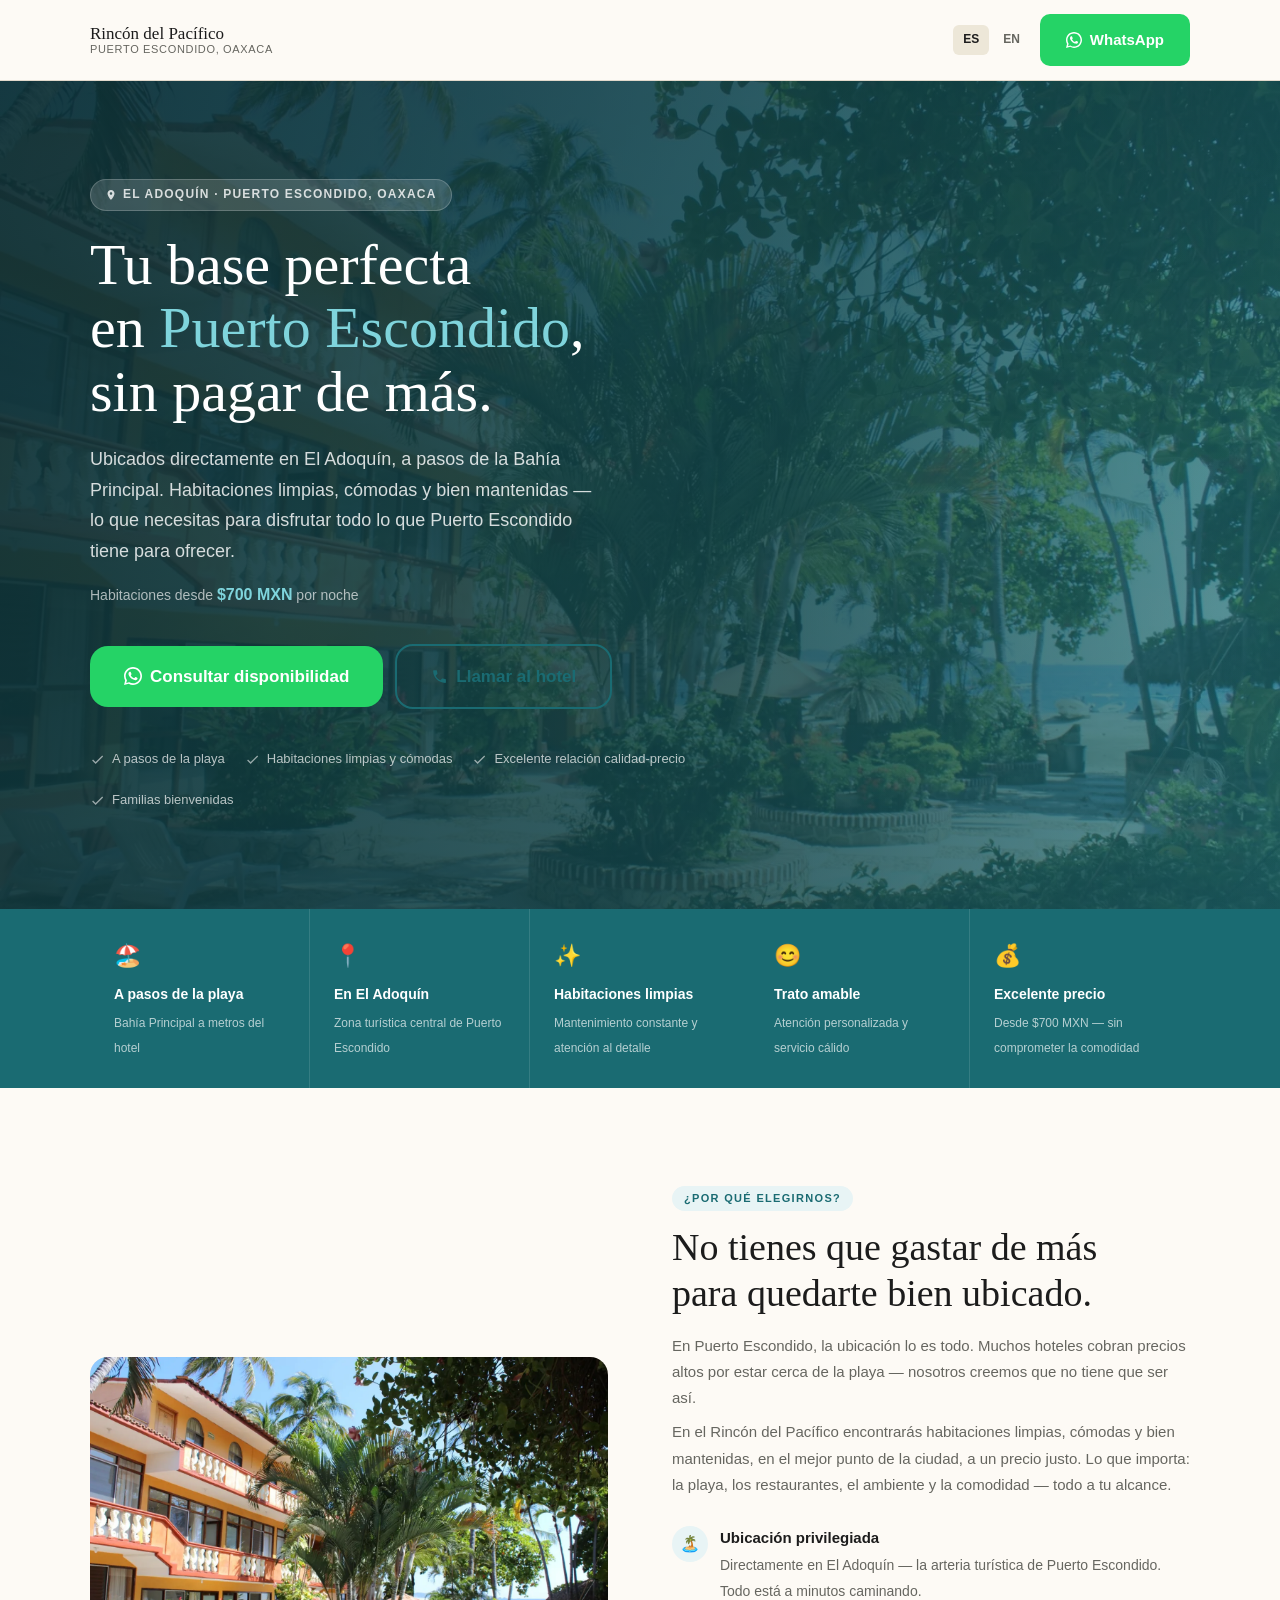
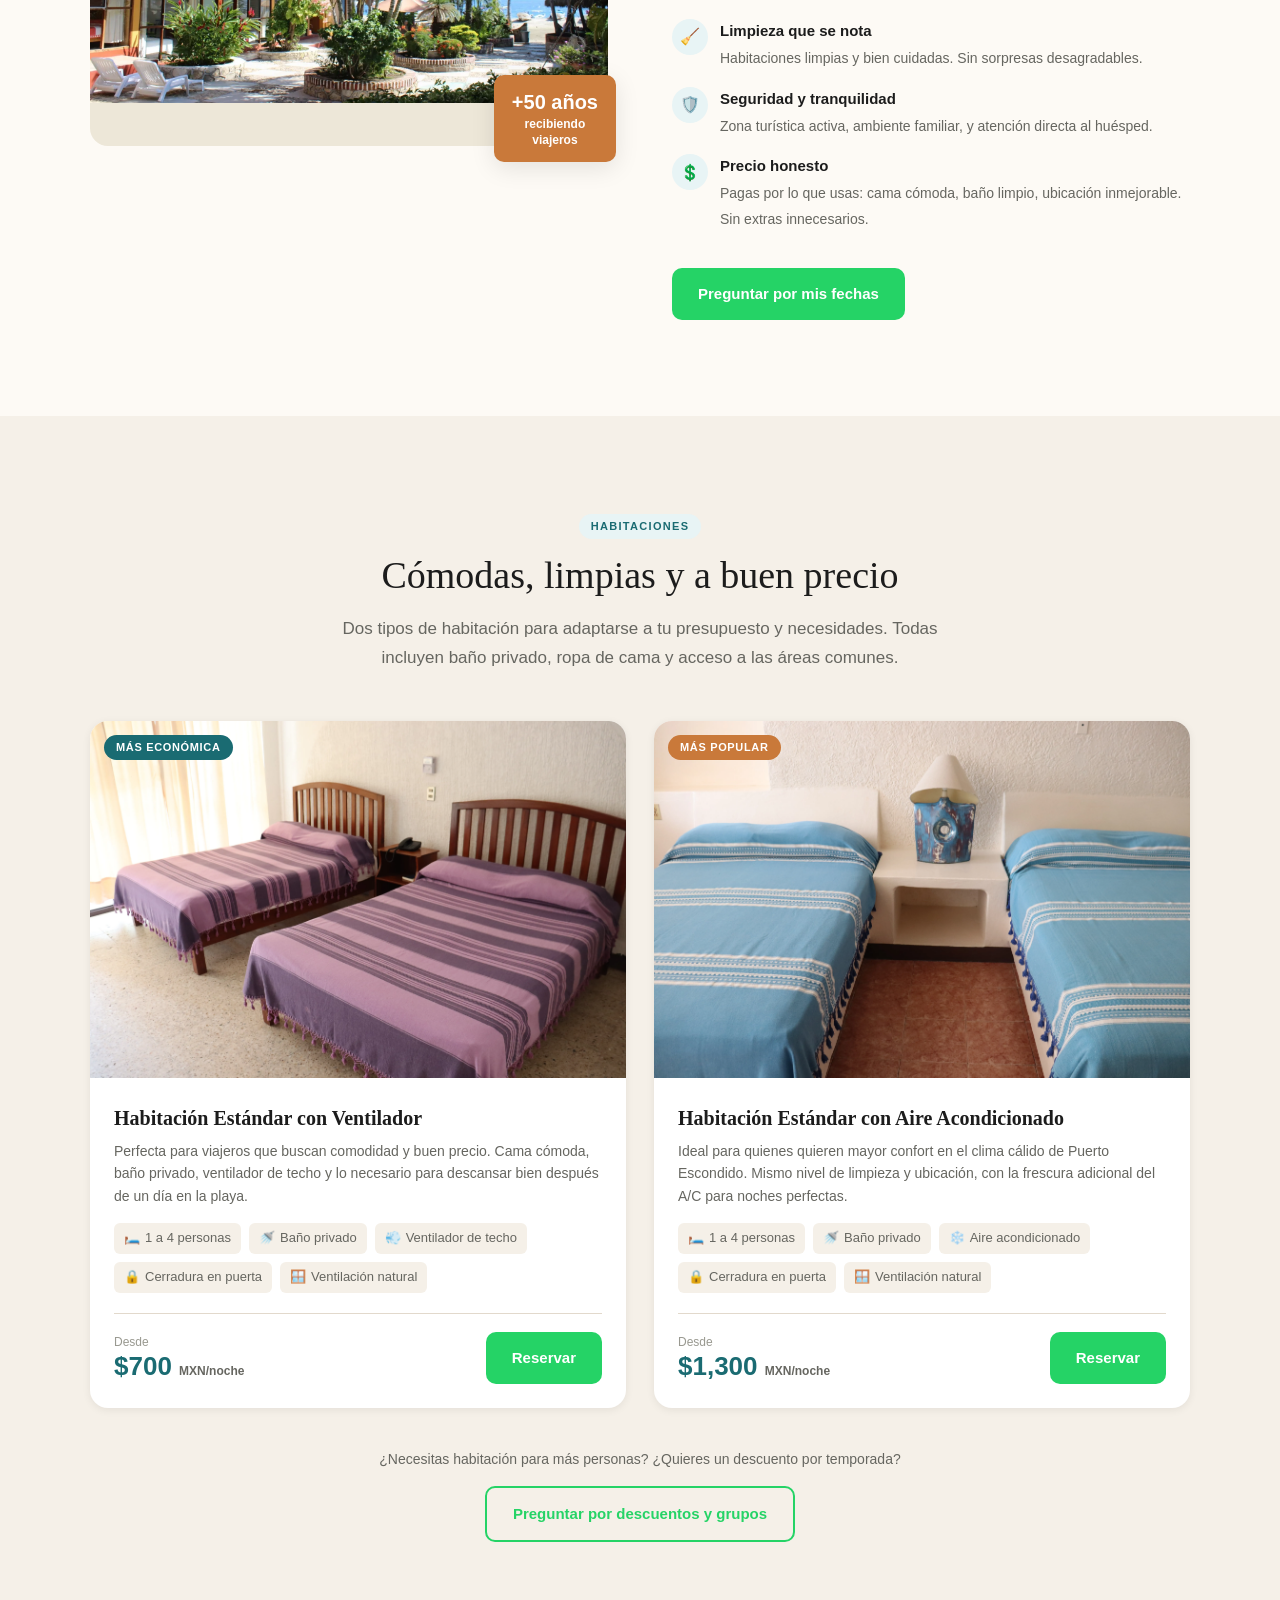
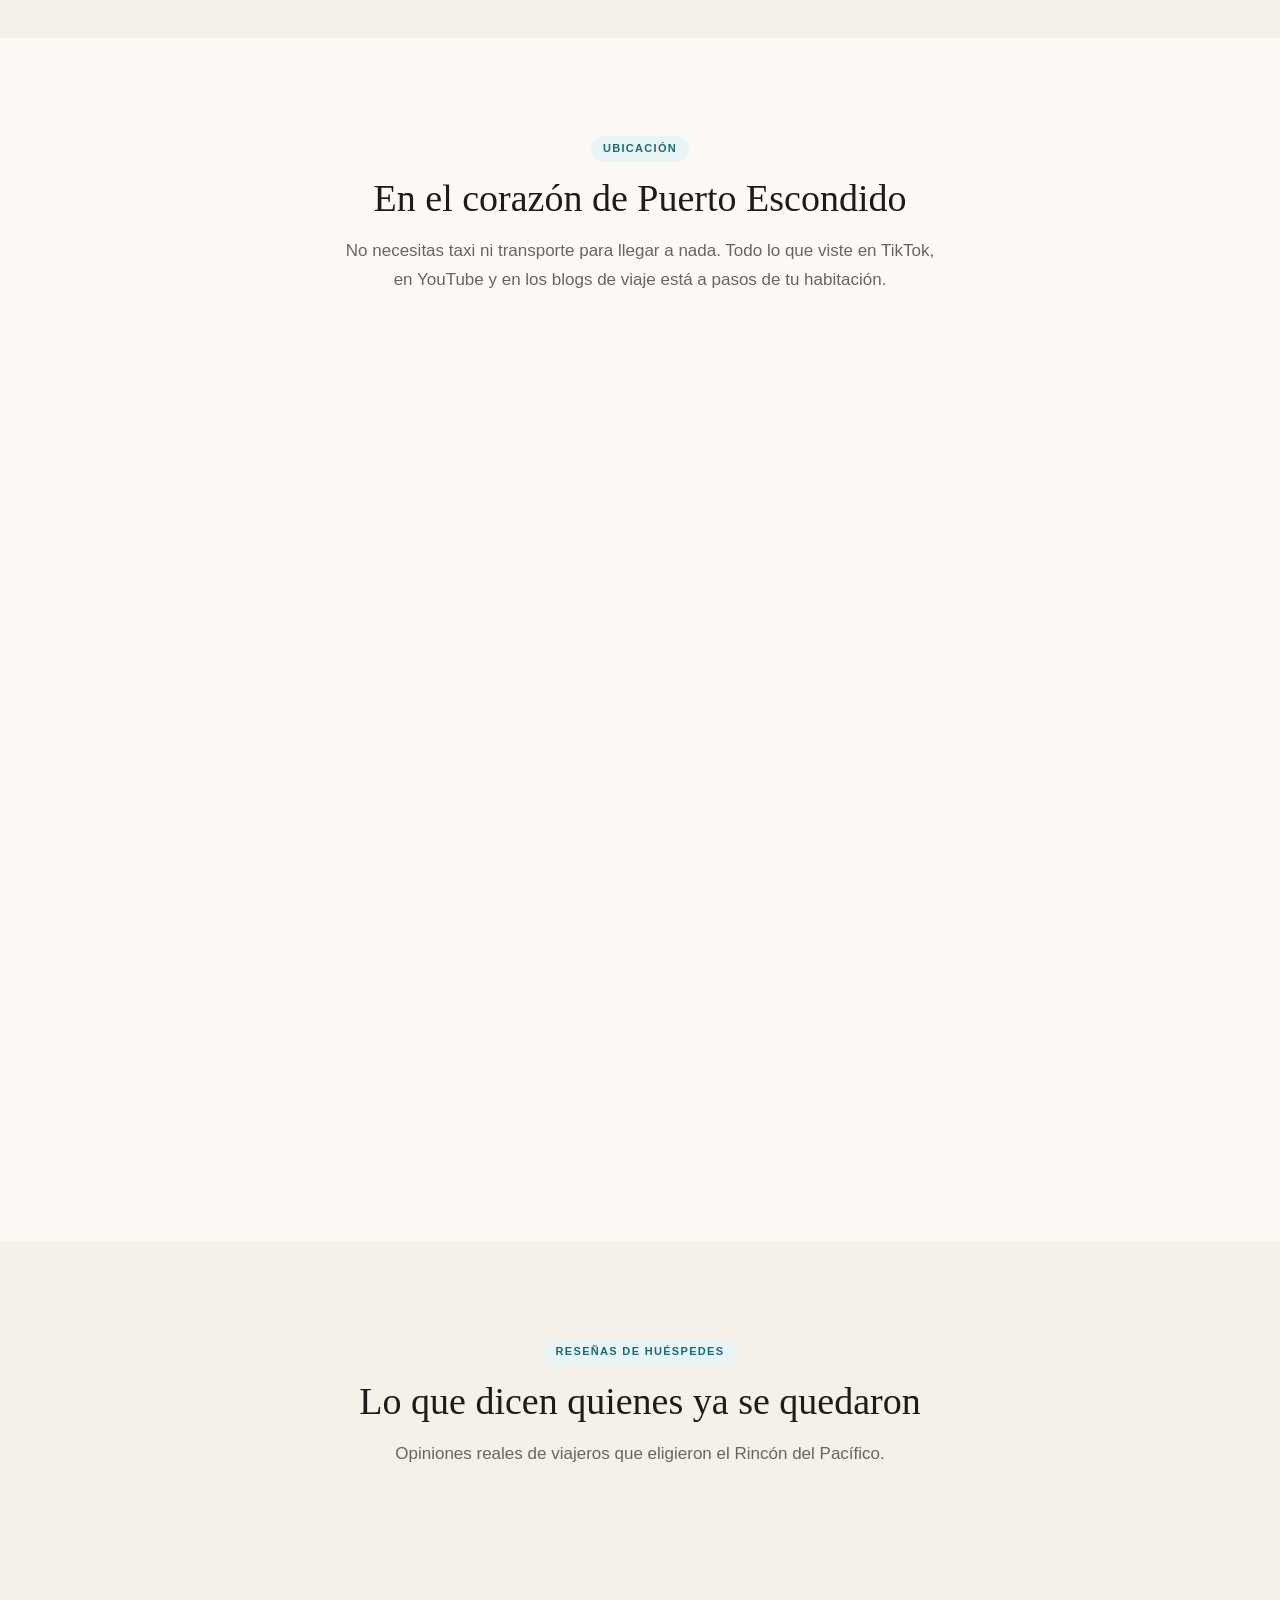
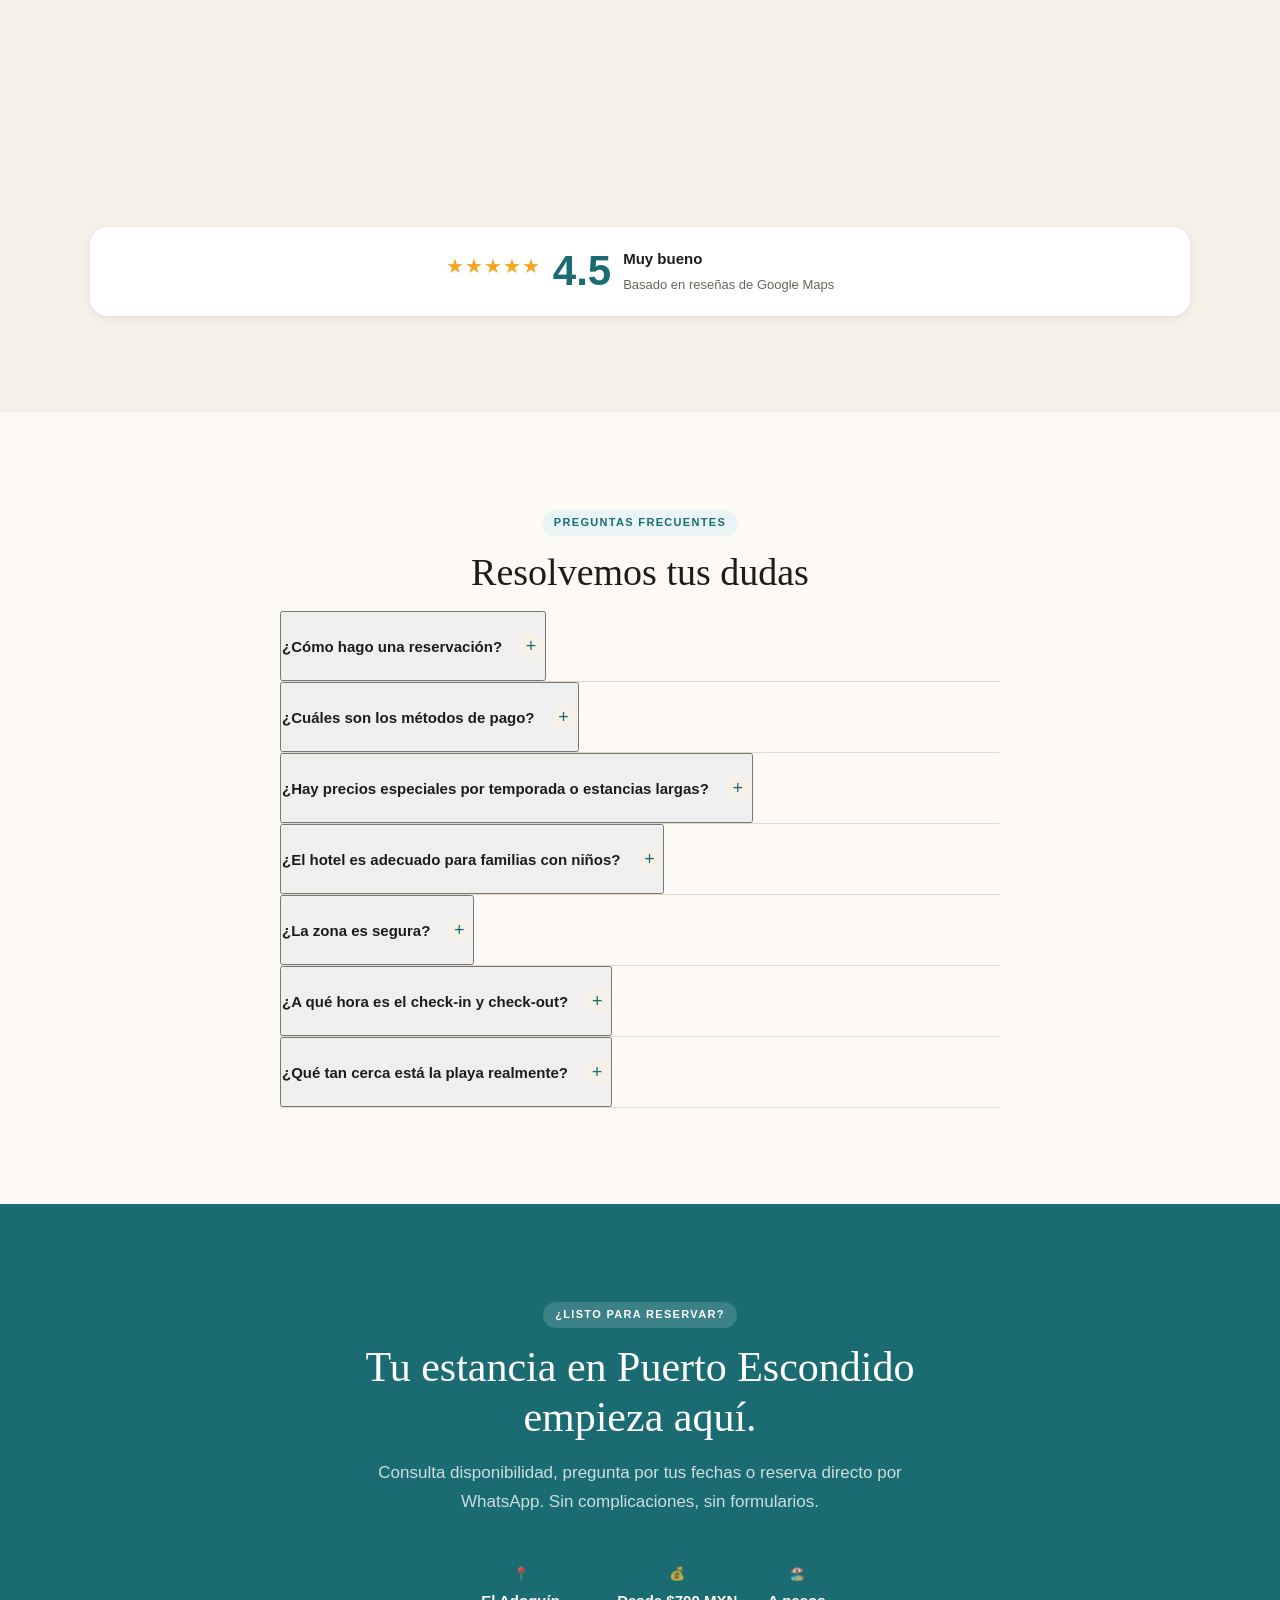
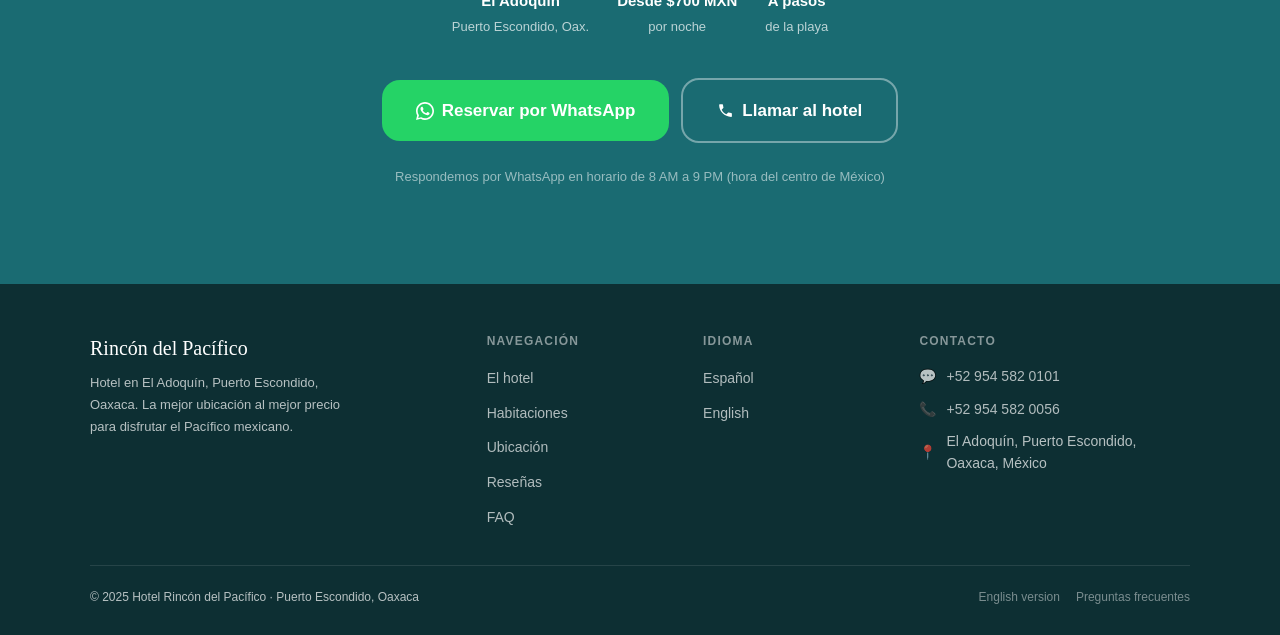
==== commit 2381fcda: "added images" ====
--- a/index.html
+++ b/index.html
@@ -39,7 +39,7 @@
     },
     "telephone": "+529545820056",
     "priceRange": "$$",
-    "url": "https://rincondelpacifico.mx"
+    "url": "https://rincondelpacifico.com.mx"
   }
   </script>
 
@@ -98,7 +98,7 @@
       <div class="hero-bg">
         <!-- IMAGE PLACEHOLDER — replace with high-quality photo of hotel exterior, beach, or Adoquín view
              Recommended: 1600×900px, WebP format, alt="Vista de la playa y el Adoquín desde el Hotel Rincón del Pacífico en Puerto Escondido" -->
-        <img src="img/hero.jpg"
+        <img src="img/hero.webp"
              alt="Vista de la Bahía Principal y el Adoquín en Puerto Escondido, Oaxaca"
              loading="eager"
              width="1600"
@@ -233,12 +233,13 @@
             <div class="why-img-wrap">
               <!-- IMAGE PLACEHOLDER — replace with hotel exterior or courtyard photo
                    Recommended: 800×600px, alt="Fachada del Hotel Rincón del Pacífico en Puerto Escondido" -->
-              <div class="why-img-placeholder" role="img" aria-label="Foto del hotel — próximamente">
-                📷 Foto del hotel<br /><small>Imagen próximamente</small>
-              </div>
+                   <img src="img/hero.webp"
+                      alt="Fachada del Hotel Rincón del Pacífico en Puerto Escondido"
+                    />
+              
             </div>
             <div class="why-badge" aria-label="Más de 10 años recibiendo huéspedes">
-              <strong>+10 años</strong>
+              <strong>+50 años</strong>
               recibiendo<br />viajeros
             </div>
           </div>
@@ -325,11 +326,12 @@
           <!-- Room 1: Fan -->
           <article class="room-card reveal" aria-label="Habitación Estándar con Ventilador">
             <div class="room-img">
+                    <img src="img/IMG_7645.webp"
+                      alt="Habitación estándar con ventilador en Hotel Rincón del Pacífico"
+                    />
               <!-- IMAGE PLACEHOLDER — replace with fan room photo
                    Recommended: 800×450px, alt="Habitación estándar con ventilador en Hotel Rincón del Pacífico" -->
-              <div class="room-img-placeholder" role="img" aria-label="Foto de habitación estándar con ventilador — próximamente">
-                📷 Habitación Estándar<br /><small>Imagen próximamente</small>
-              </div>
+              
               <span class="room-badge">Más económica</span>
             </div>
             <div class="room-body">
@@ -365,11 +367,12 @@
           <!-- Room 2: AC -->
           <article class="room-card reveal reveal-delay-2" aria-label="Habitación Estándar con Aire Acondicionado">
             <div class="room-img">
+              <img src="img/IMG_7621.webp"
+                      alt="Habitación estándar con ventilador en Hotel Rincón del Pacífico"
+                    />
               <!-- IMAGE PLACEHOLDER — replace with AC room photo
                    Recommended: 800×450px, alt="Habitación estándar con aire acondicionado en Hotel Rincón del Pacífico" -->
-              <div class="room-img-placeholder" role="img" aria-label="Foto de habitación estándar con aire acondicionado — próximamente">
-                📷 Habitación con A/C<br /><small>Imagen próximamente</small>
-              </div>
+              
               <span class="room-badge" style="background: var(--accent);">Más popular</span>
             </div>
             <div class="room-body">
@@ -442,15 +445,7 @@
           <!-- Map -->
           <div class="reveal">
             <div class="location-map">
-              <!-- MAP PLACEHOLDER — replace this div with a Google Maps iframe embed
-                   Example:
-                   <iframe
-                     src="https://www.google.com/maps/embed?pb=..."
-                     width="100%" height="100%" style="border:0;" allowfullscreen=""
-                     loading="lazy" referrerpolicy="no-referrer-when-downgrade"
-                     title="Ubicación del Hotel Rincón del Pacífico en Puerto Escondido">
-                   </iframe>
-              -->
+              <iframe src="https://www.google.com/maps/embed?pb=!1m18!1m12!1m3!1d3837.9078024408705!2d-97.06595262562877!3d15.861442344968578!2m3!1f0!2f0!3f0!3m2!1i1024!2i768!4f13.1!3m3!1m2!1s0x85b8f78591d3a06d%3A0x51a870d659944625!2sRincon%20Del%20Pacifico!5e0!3m2!1ses-419!2smx!4v1775486428323!5m2!1ses-419!2smx" width="600" height="450" style="border:0;" allowfullscreen="" loading="lazy" referrerpolicy="no-referrer-when-downgrade"></iframe>
               <div class="location-map-placeholder" role="img" aria-label="Mapa de ubicación — El Adoquín, Puerto Escondido">
                 <span class="map-pin" aria-hidden="true">📍</span>
                 <strong>Hotel Rincón del Pacífico</strong>
--- a/styles.css
+++ b/styles.css
@@ -453,6 +453,7 @@
   display: flex;
   align-items: center;
   justify-content: center;
+  object-fit: cover;
   background: linear-gradient(135deg, var(--sand-dark), var(--ocean-pale));
   color: var(--text-muted);
   font-size: 13px;
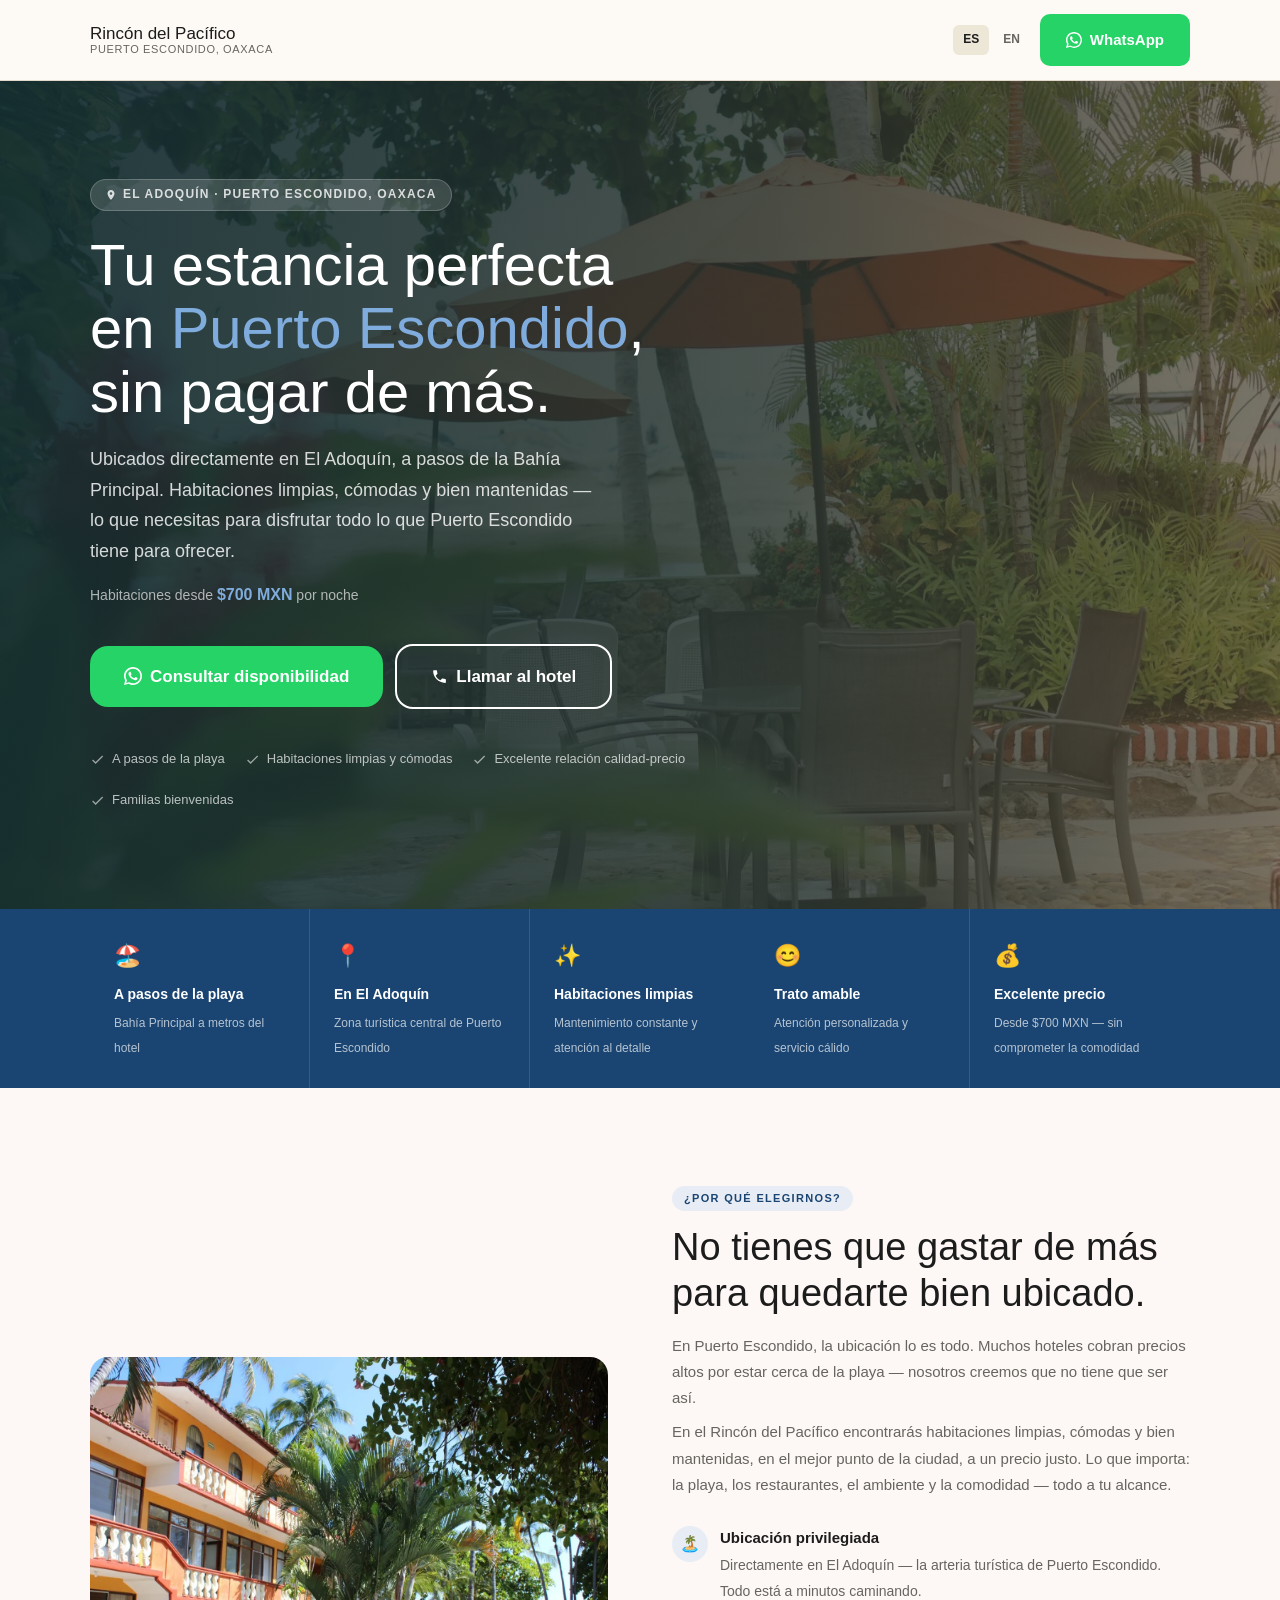
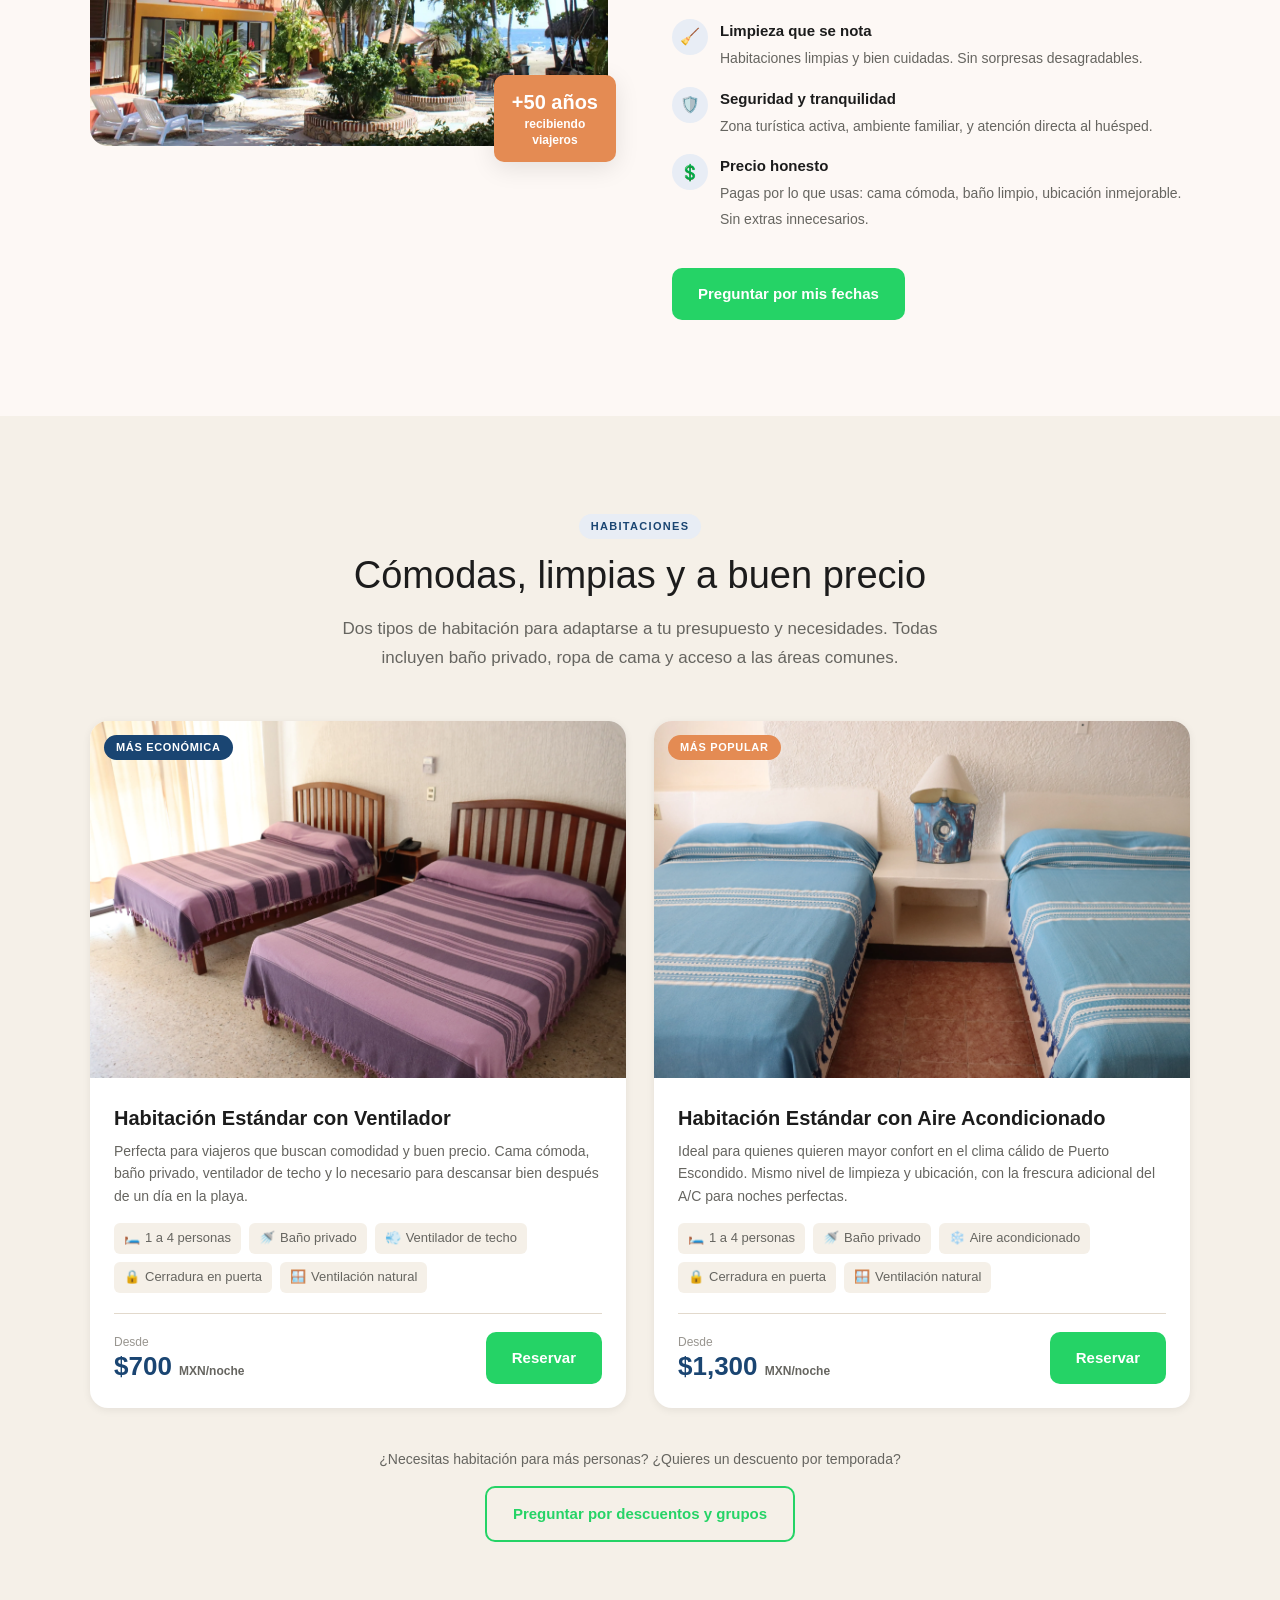
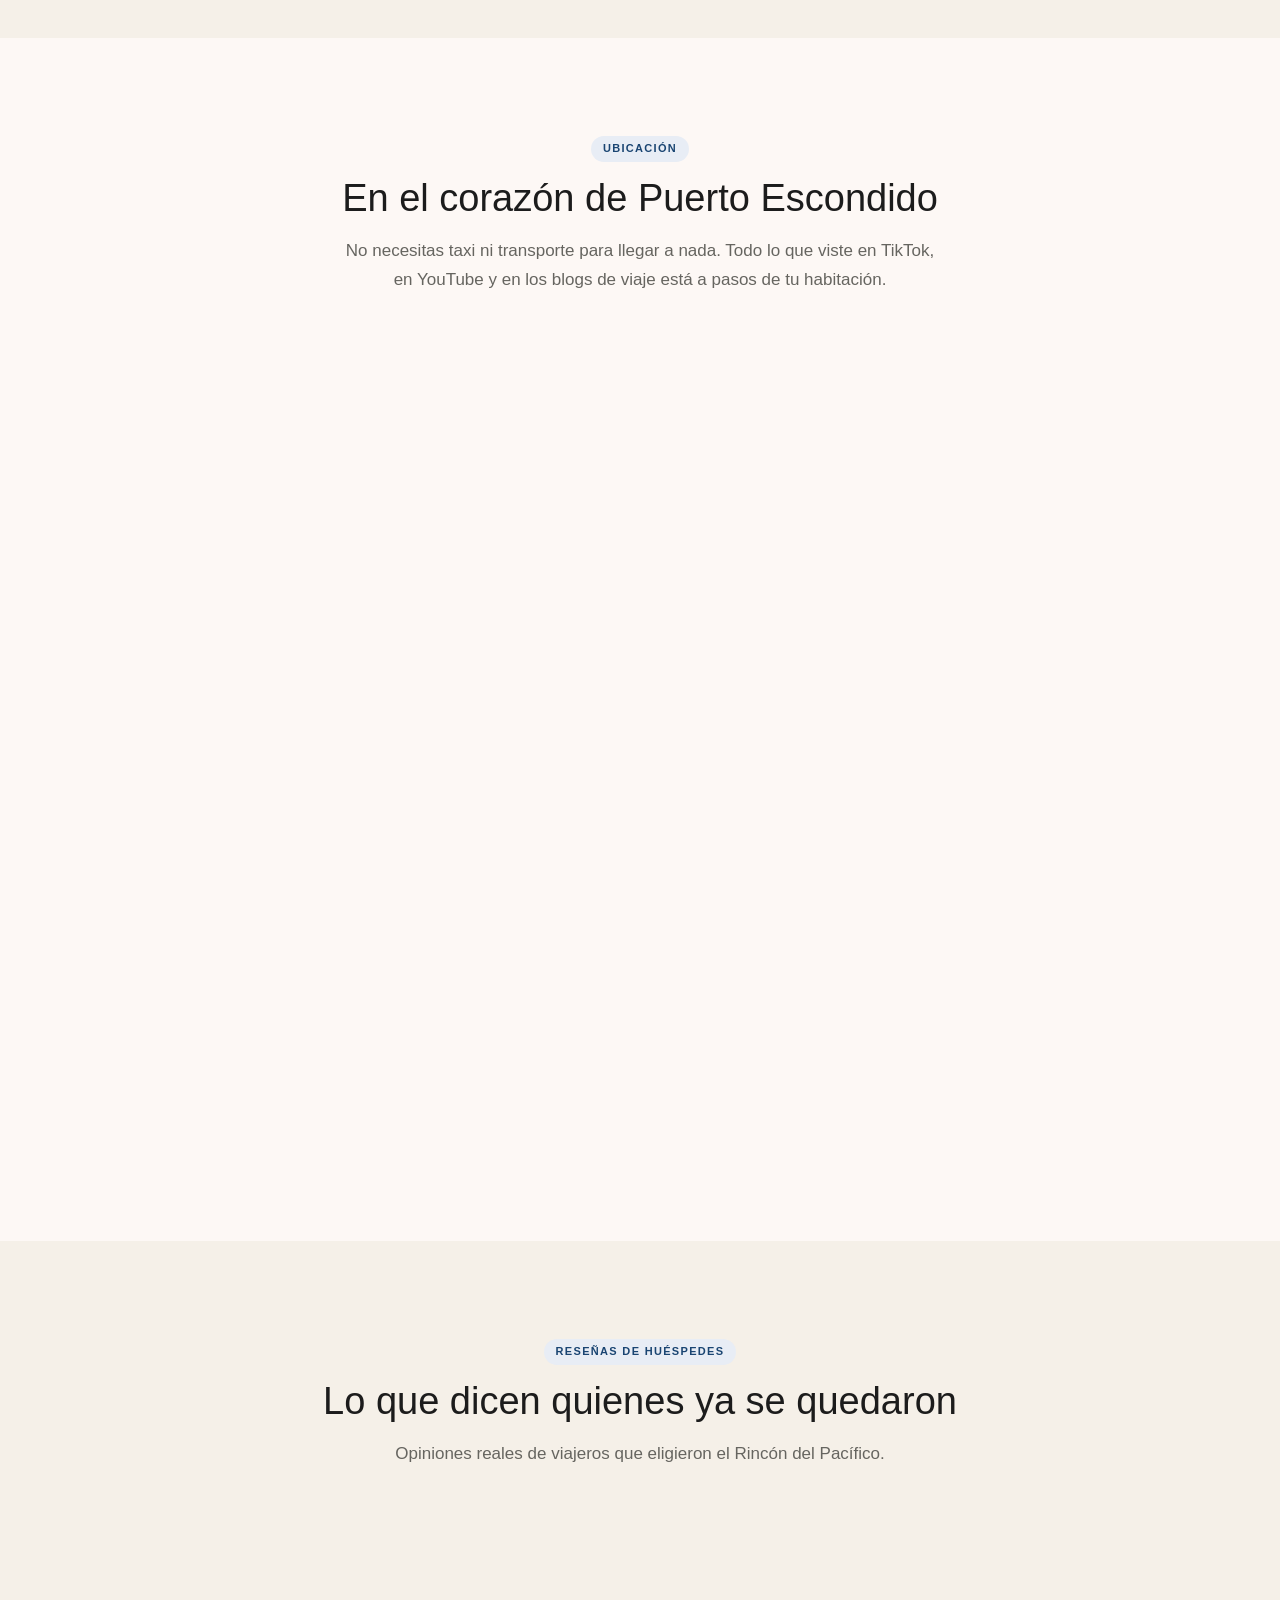
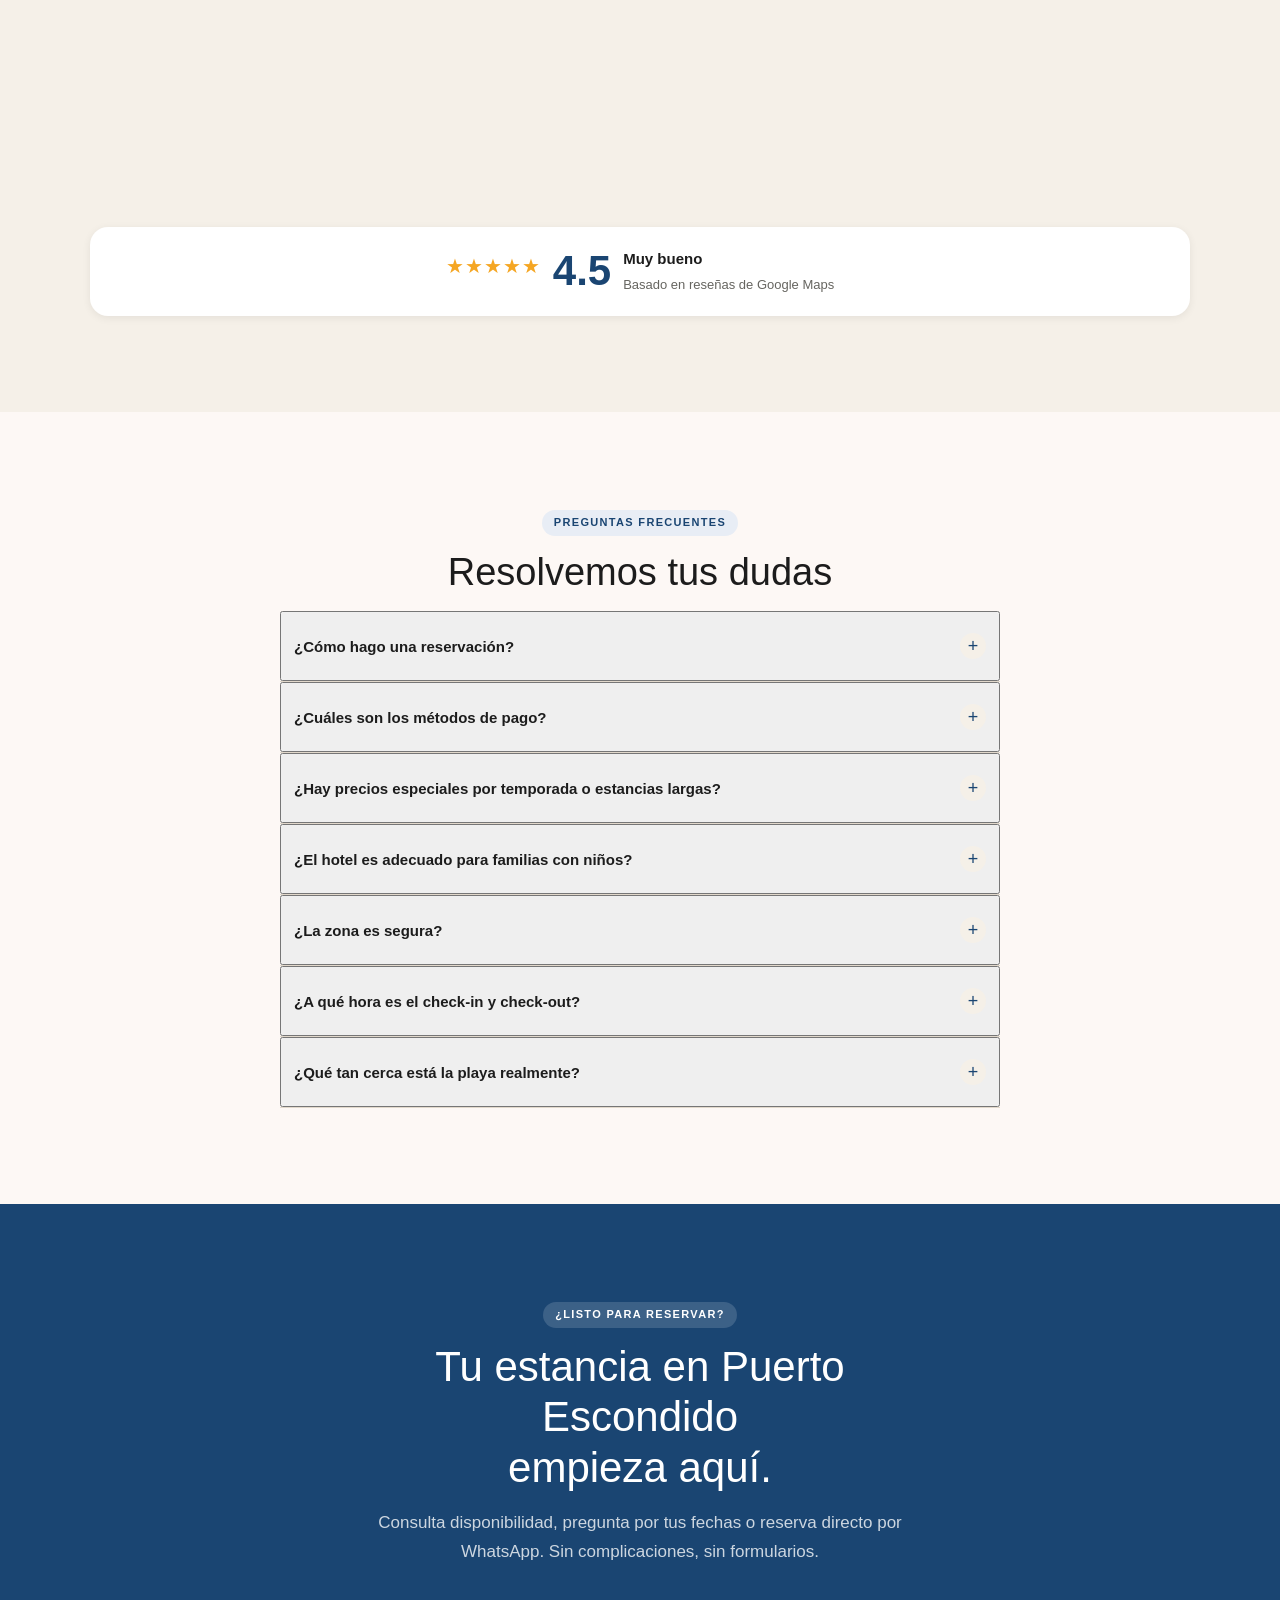
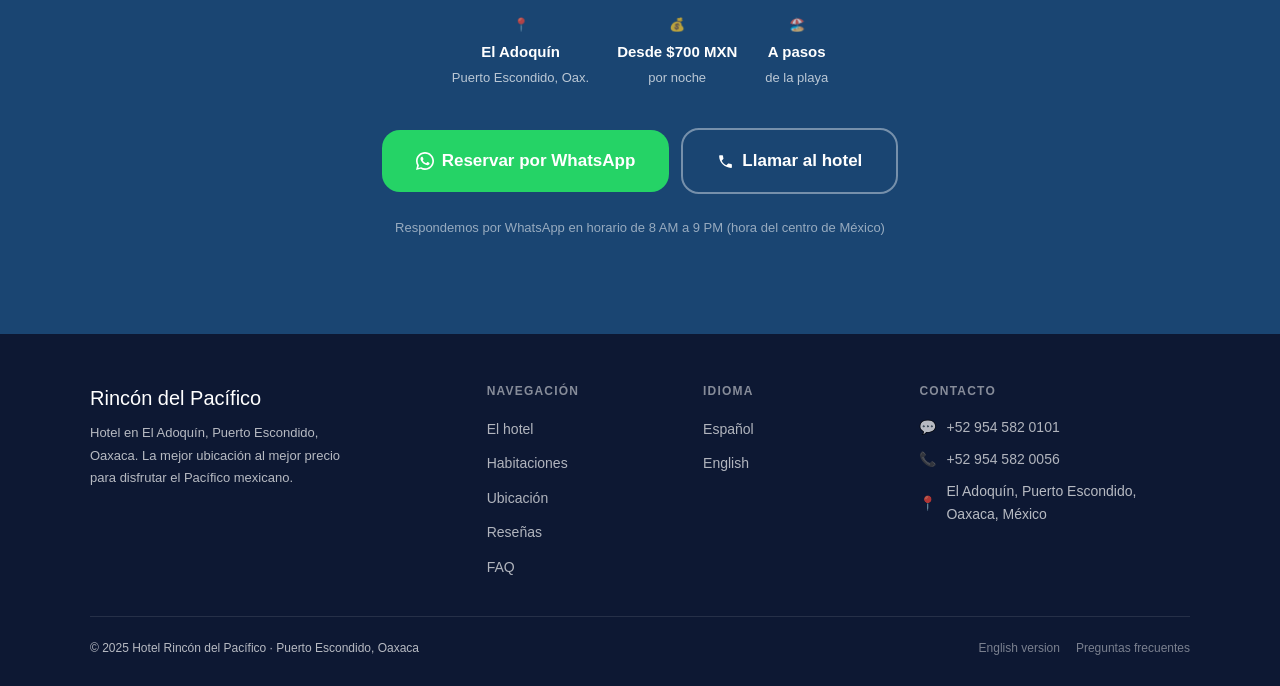
==== commit c5d293ac: "Style" ====
--- a/index.html
+++ b/index.html
@@ -98,7 +98,7 @@
       <div class="hero-bg">
         <!-- IMAGE PLACEHOLDER — replace with high-quality photo of hotel exterior, beach, or Adoquín view
              Recommended: 1600×900px, WebP format, alt="Vista de la playa y el Adoquín desde el Hotel Rincón del Pacífico en Puerto Escondido" -->
-        <img src="img/hero.webp"
+        <img src="img/IMG_9625.webp"
              alt="Vista de la Bahía Principal y el Adoquín en Puerto Escondido, Oaxaca"
              loading="eager"
              width="1600"
@@ -115,7 +115,7 @@
           </p>
 
           <h1 class="hero-title">
-            Tu base perfecta<br />
+            Tu estancia perfecta<br />
             en <em>Puerto Escondido</em>,<br />
             sin pagar de más.
           </h1>
@@ -143,9 +143,7 @@
               </svg>
               Consultar disponibilidad
             </a>
-            <a href="tel:+529545820056"
-               class="btn btn-call btn-lg"
-               aria-label="Llamar al hotel">
+            <a href="tel:+529545820056" class="btn btn-call-two btn-lg" aria-label="Llamar directamente">
               <svg width="17" height="17" viewBox="0 0 24 24" fill="currentColor" aria-hidden="true">
                 <path d="M6.62 10.79c1.44 2.83 3.76 5.14 6.59 6.59l2.2-2.2c.27-.27.67-.36 1.02-.24 1.12.37 2.33.57 3.57.57.55 0 1 .45 1 1V20c0 .55-.45 1-1 1-9.39 0-17-7.61-17-17 0-.55.45-1 1-1h3.5c.55 0 1 .45 1 1 0 1.25.2 2.45.57 3.57.11.35.03.74-.25 1.02l-2.2 2.2z"/>
               </svg>
@@ -248,7 +246,7 @@
           <div class="why-content reveal reveal-delay-2">
             <p class="tag">¿Por qué elegirnos?</p>
             <h2 id="why-title" class="section-title">
-              No tienes que gastar de más<br />para quedarte bien ubicado.
+              No tienes que gastar de más para quedarte bien ubicado.
             </h2>
             <p style="font-size:15px; color:var(--text-muted); line-height:1.75; margin-bottom:8px;">
               En Puerto Escondido, la ubicación lo es todo. Muchos hoteles cobran precios altos
@@ -445,7 +443,7 @@
           <!-- Map -->
           <div class="reveal">
             <div class="location-map">
-              <iframe src="https://www.google.com/maps/embed?pb=!1m18!1m12!1m3!1d3837.9078024408705!2d-97.06595262562877!3d15.861442344968578!2m3!1f0!2f0!3f0!3m2!1i1024!2i768!4f13.1!3m3!1m2!1s0x85b8f78591d3a06d%3A0x51a870d659944625!2sRincon%20Del%20Pacifico!5e0!3m2!1ses-419!2smx!4v1775486428323!5m2!1ses-419!2smx" width="600" height="450" style="border:0;" allowfullscreen="" loading="lazy" referrerpolicy="no-referrer-when-downgrade"></iframe>
+              <iframe src="https://www.google.com/maps/embed?pb=!1m18!1m12!1m3!1d3837.9078024408705!2d-97.06595262562877!3d15.861442344968578!2m3!1f0!2f0!3f0!3m2!1i1024!2i768!4f13.1!3m3!1m2!1s0x85b8f78591d3a06d%3A0x51a870d659944625!2sRincon%20Del%20Pacifico!5e0!3m2!1ses-419!2smx!4v1775486428323!5m2!1ses-419!2smx" width="100%" height="100%" style="border:0;" allowfullscreen="" loading="lazy" referrerpolicy="no-referrer-when-downgrade"></iframe>
               <div class="location-map-placeholder" role="img" aria-label="Mapa de ubicación — El Adoquín, Puerto Escondido">
                 <span class="map-pin" aria-hidden="true">📍</span>
                 <strong>Hotel Rincón del Pacífico</strong>
--- a/styles.css
+++ b/styles.css
@@ -13,16 +13,16 @@
 :root {
   --sand:       #F5F0E8;
   --sand-dark:  #EDE7D8;
-  --ocean:      #1A6B72;
-  --ocean-light:#2A8A93;
-  --ocean-pale: #E8F4F5;
-  --warm-white: #FDFAF5;
+  --ocean:      #1a4572;
+  --ocean-light:#2a7093;
+  --ocean-pale: #e8edf5;
+  --warm-white: #fdf8f5;
   --text:       #1C1C1C;
-  --text-muted: #666660;
-  --text-light: #999990;
+  --text-muted: #666560;
+  --text-light: #999690;
   --wa-green:   #25D366;
   --wa-dark:    #1DA851;
-  --accent:     #C9793A;
+  --accent:     #E48B53;
   --accent-light:#F0D4B8;
   --border:     #E2D9CC;
   --radius:     10px;
@@ -30,7 +30,7 @@
   --shadow-sm:  0 2px 8px rgba(0,0,0,0.07);
   --shadow-md:  0 6px 24px rgba(0,0,0,0.10);
   --shadow-lg:  0 16px 48px rgba(0,0,0,0.13);
-  --font-body:  'Georgia', serif;
+  --font-body:  'Montserrat', sans-serif;
   --font-ui:    -apple-system, BlinkMacSystemFont, 'Segoe UI', Roboto, sans-serif;
   --max-w:      1140px;
   --section-py: 72px;
@@ -52,6 +52,7 @@
 img {
   display: block;
   max-width: 100%;
+  min-height: 100%;
 }
 
 a {
@@ -149,9 +150,20 @@
   border: 2px solid var(--ocean);
 }
 
+.btn-call-two {
+  background: transparent;
+  color: #ffffff;
+  border: 2px solid #ffffff;
+}
+
 .btn-call:hover {
   background: var(--ocean);
   color: #fff;
+}
+
+.btn-call-two:hover {
+  background: #ffffff;
+  color: var(--ocean);
 }
 
 .btn-wa-outline {
@@ -264,14 +276,14 @@
   display: flex;
   align-items: center;
   overflow: hidden;
-  background: #0F3D42;
+  background: #0f1a42;
 }
 
 .hero-bg {
   position: absolute;
   inset: 0;
   /* IMAGE PLACEHOLDER — replace src with actual hero photo */
-  background: linear-gradient(135deg, #0F3D42 0%, #1A6B72 40%, #2A8A93 100%);
+  background: linear-gradient(135deg, #5a2a12a5 0%, #72461ac2 40%, #93672ab4 100%);
   z-index: 0;
 }
 
@@ -328,7 +340,7 @@
 
 .hero-title em {
   font-style: normal;
-  color: #7FD4DC;
+  color: #7facdc;
 }
 
 .hero-sub {
@@ -346,7 +358,7 @@
 }
 
 .hero-price-hint strong {
-  color: #7FD4DC;
+  color: #7facdc;
   font-size: 16px;
 }
 
@@ -453,7 +465,6 @@
   display: flex;
   align-items: center;
   justify-content: center;
-  object-fit: cover;
   background: linear-gradient(135deg, var(--sand-dark), var(--ocean-pale));
   color: var(--text-muted);
   font-size: 13px;
@@ -880,13 +891,14 @@
   align-items: center;
   justify-content: space-between;
   gap: 16px;
-  padding: 20px 0;
+  padding: 20px 12px;
   cursor: pointer;
   font-size: 15px;
   font-weight: 600;
   color: var(--text);
   transition: color 0.15s;
   user-select: none;
+  width: 100%;
 }
 
 .faq-q:hover {
@@ -992,7 +1004,7 @@
 
 /* --- Footer --- */
 .site-footer {
-  background: #0D2F33;
+  background: #0d1833;
   color: rgba(255,255,255,0.70);
   padding: 48px 0 28px;
 }
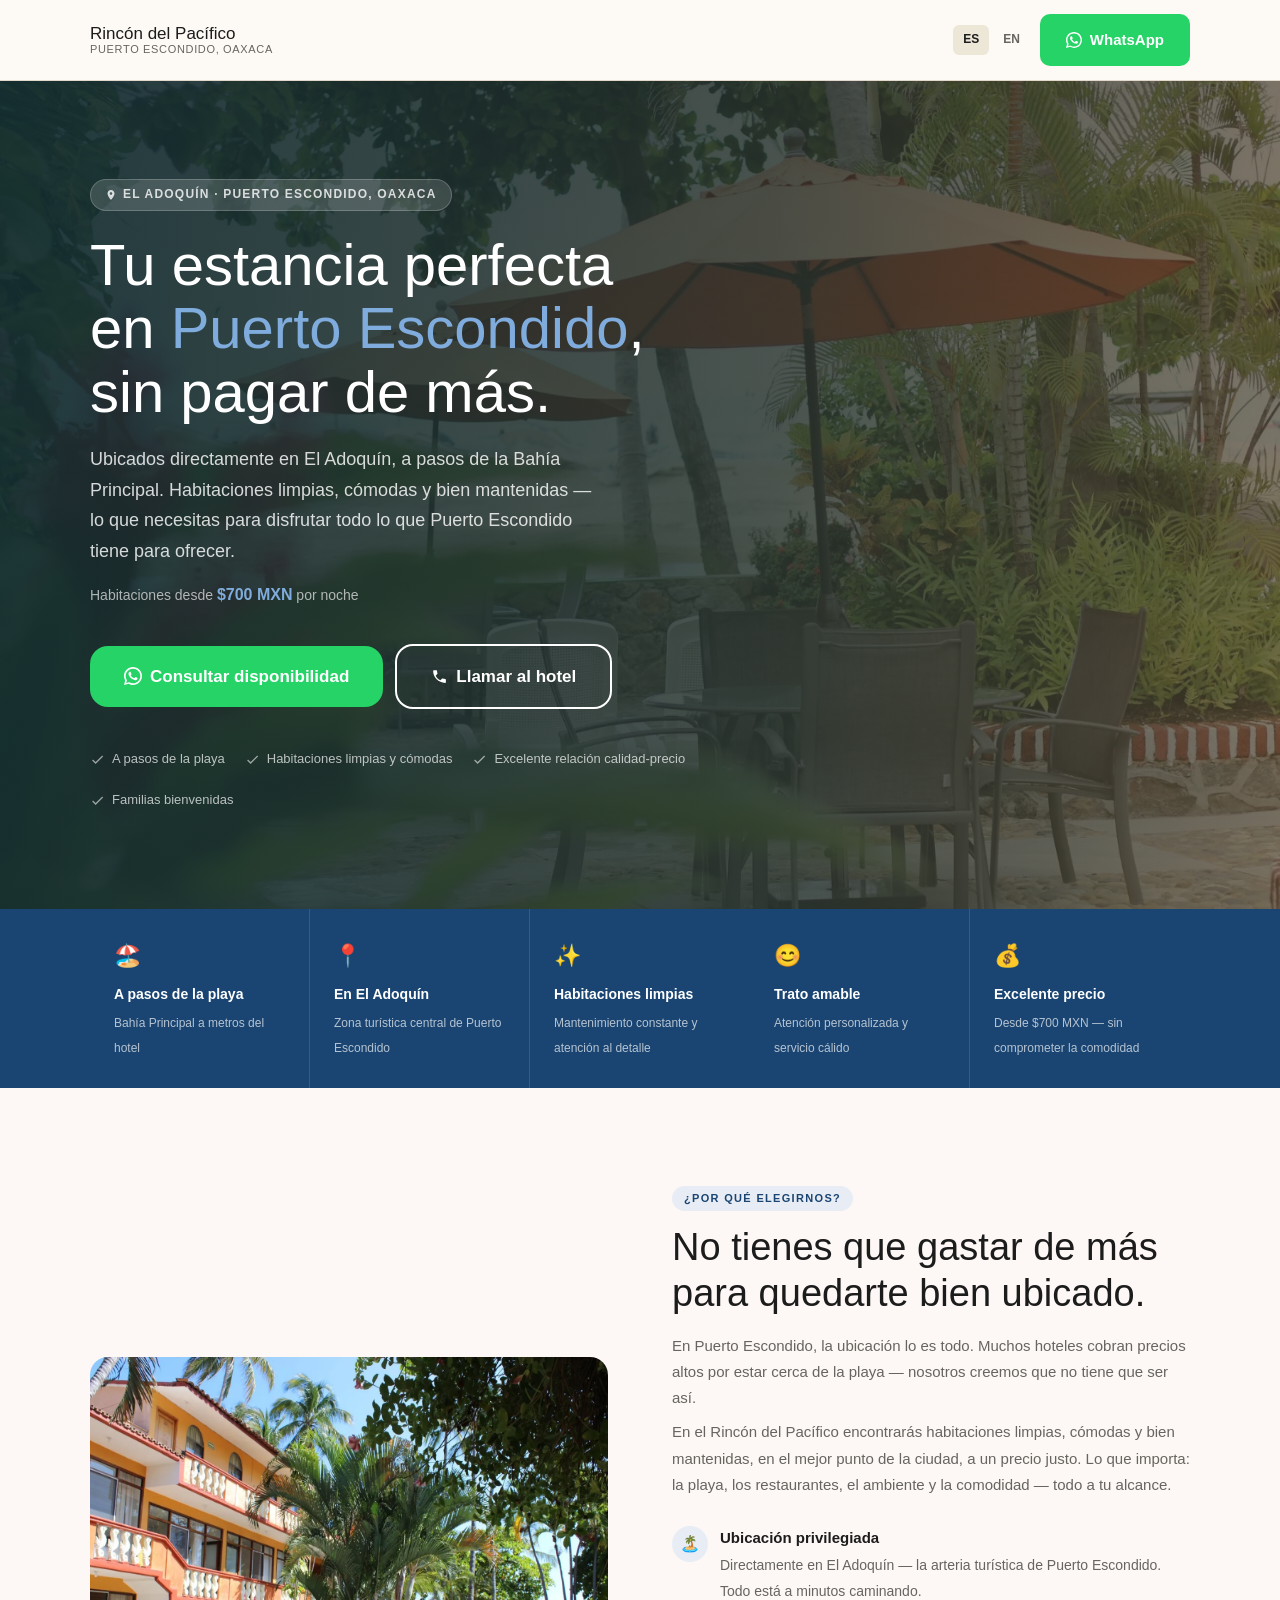
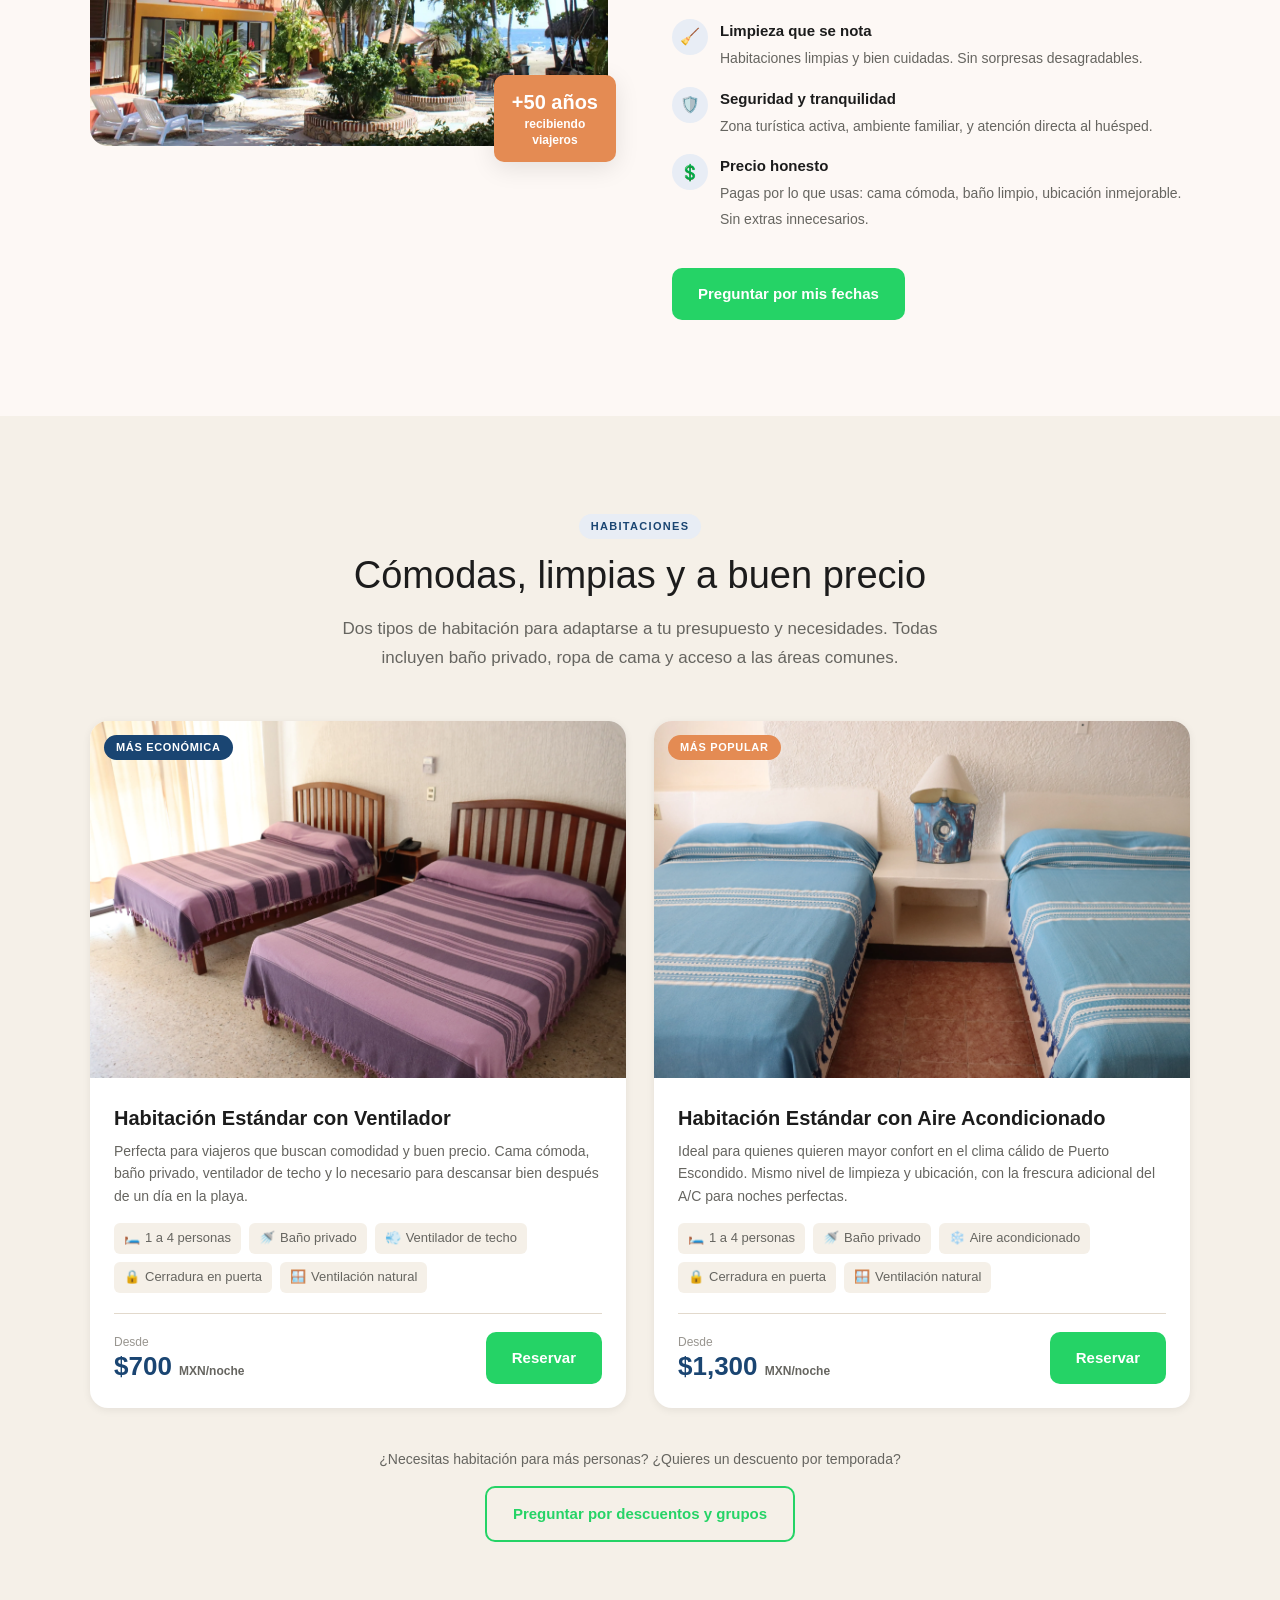
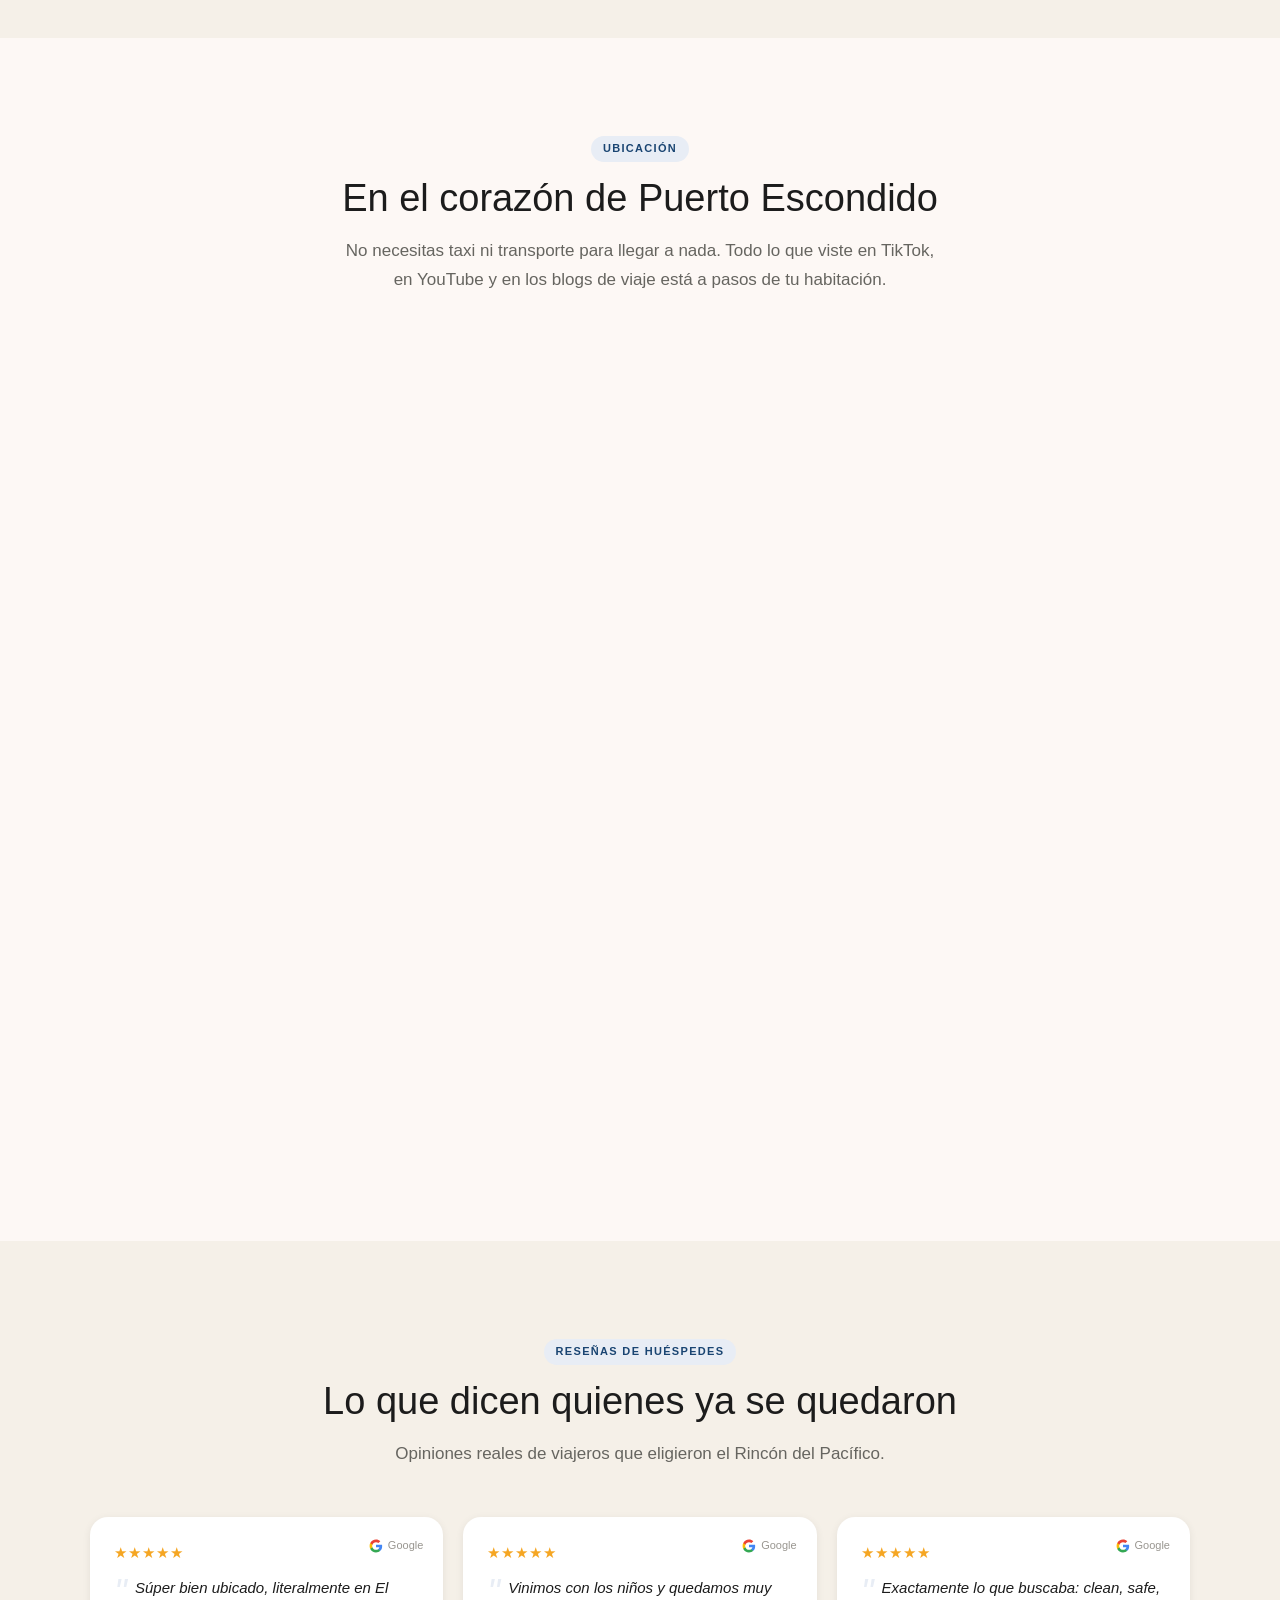
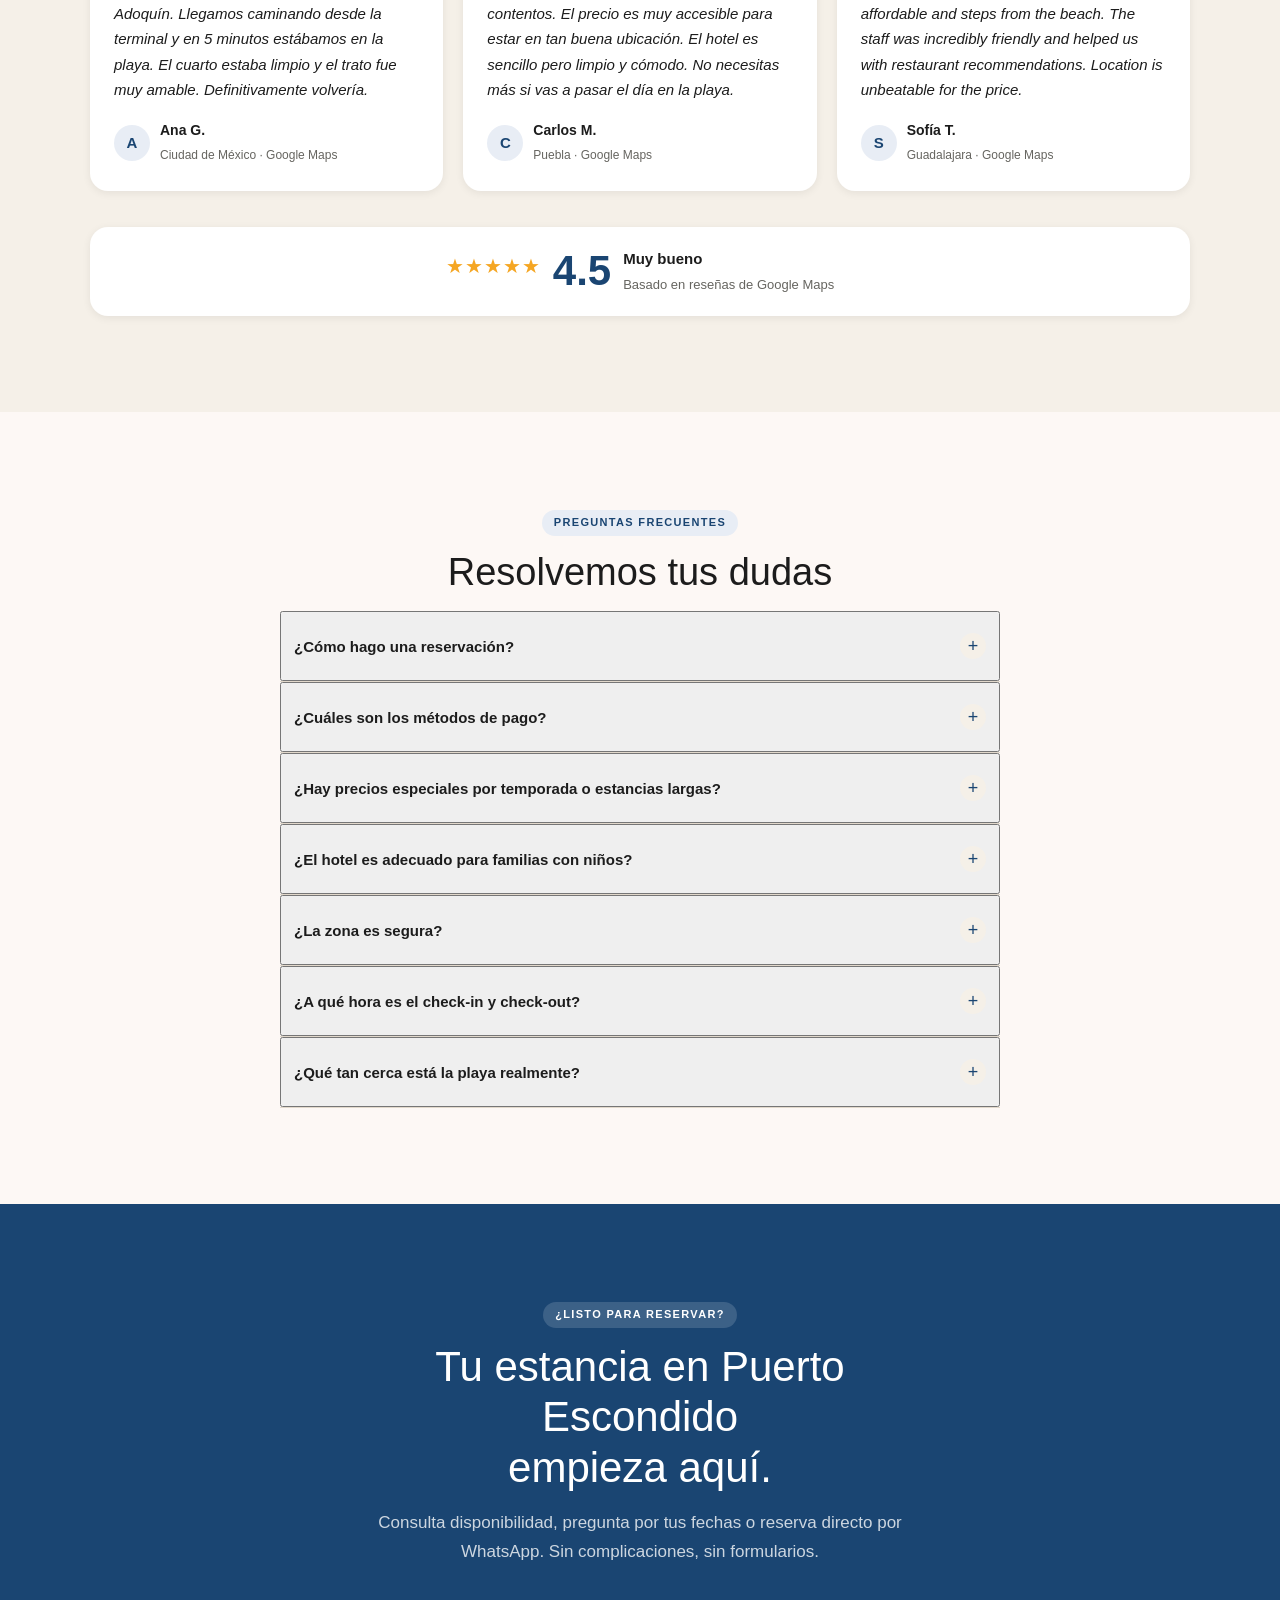
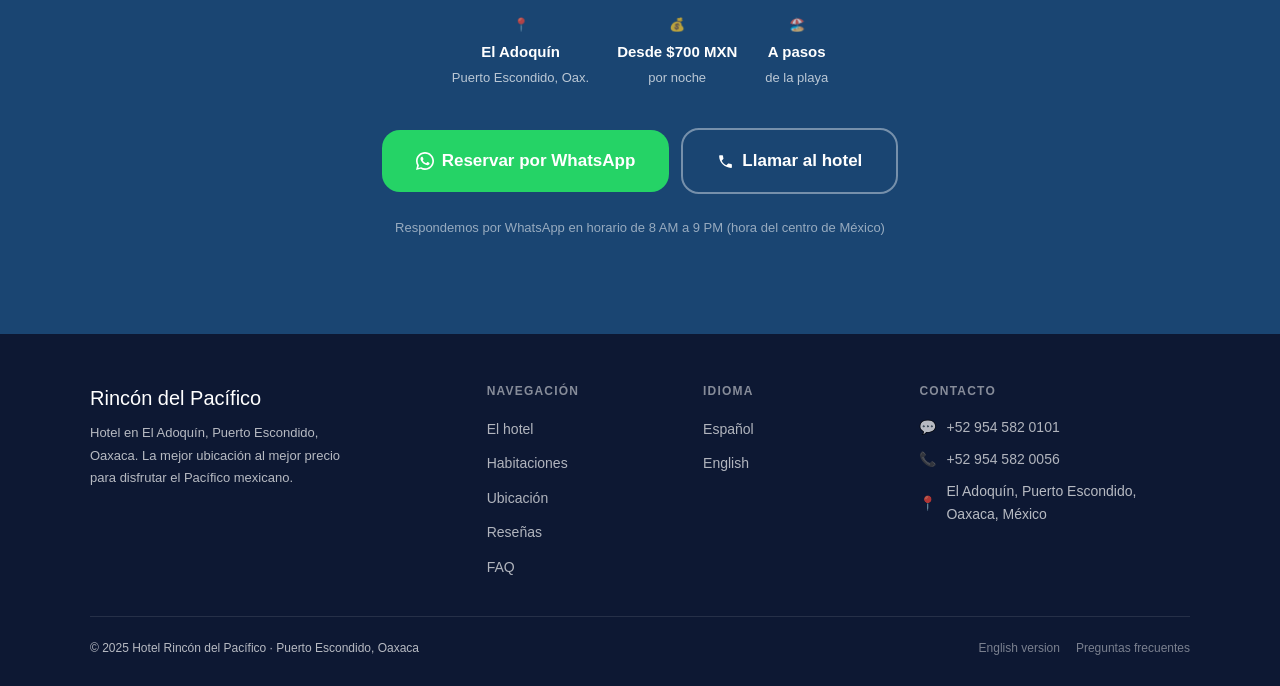
==== commit d4b3abe0: "Metadata" ====
--- a/index.html
+++ b/index.html
@@ -11,7 +11,7 @@
   <meta name="keywords"
     content="hotel en Puerto Escondido, hotel barato Puerto Escondido, hotel cerca de la playa Puerto Escondido, hotel en el adoquín Puerto Escondido, hostal Puerto Escondido Oaxaca" />
   <meta name="robots" content="index, follow" />
-  <link rel="canonical" href="https://rincondelpacifico.mx/index.html" />
+  <link rel="canonical" href="https://rincondelpacifico.com.mx/index.html" />
 
   <!-- Open Graph -->
   <meta property="og:type" content="website" />
@@ -19,8 +19,8 @@
   <meta property="og:description"
     content="Hotel en el corazón del Adoquín, a pasos de la playa. Limpio, cómodo y con excelente precio. Reserva por WhatsApp." />
   <!-- og:image placeholder — replace with actual hotel photo URL -->
-  <meta property="og:image" content="https://rincondelpacifico.mx/img/og-hotel.jpg" />
-  <meta property="og:url" content="https://rincondelpacifico.mx/index.html" />
+  <meta property="og:image" content="https://rincondelpacifico.com.mx/img/hero.webp" />
+  <meta property="og:url" content="https://rincondelpacifico.com.mx/index.html" />
   <meta property="og:locale" content="es_MX" />
 
   <!-- Local Business structured data -->
